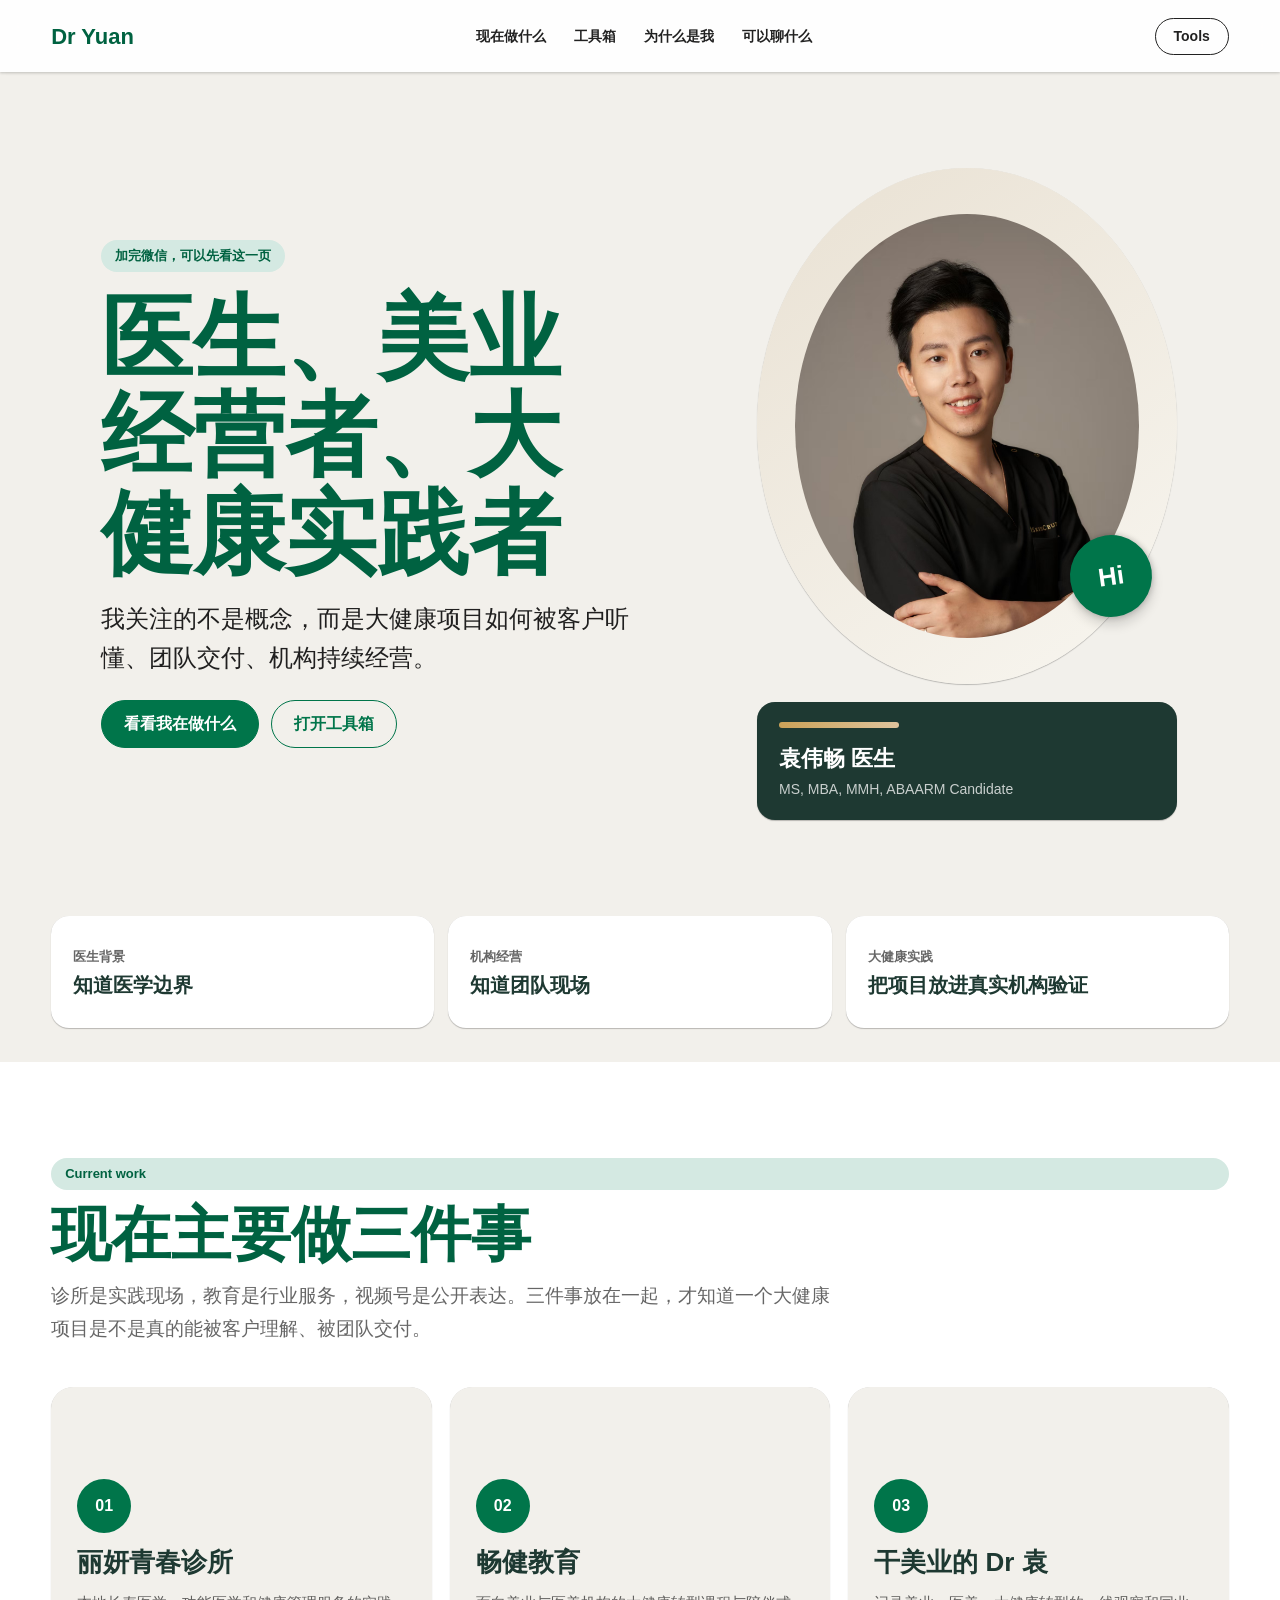
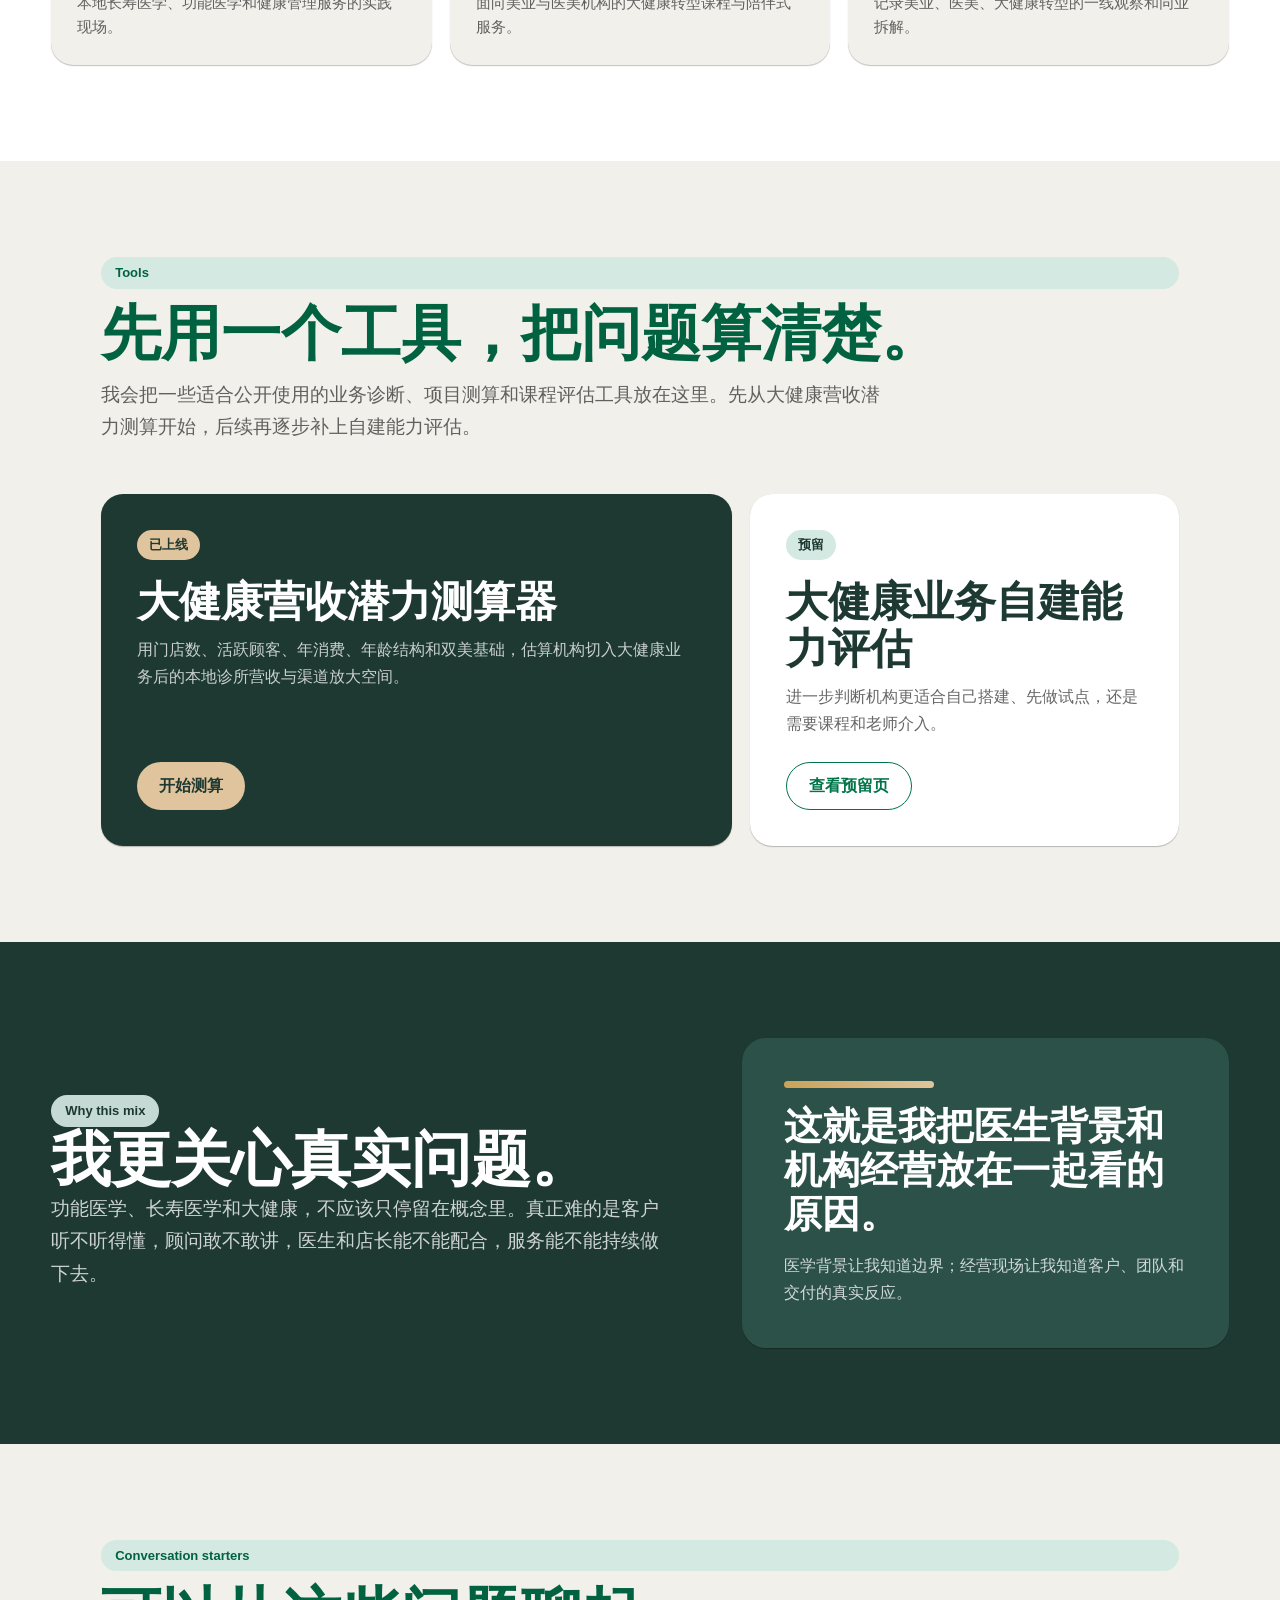
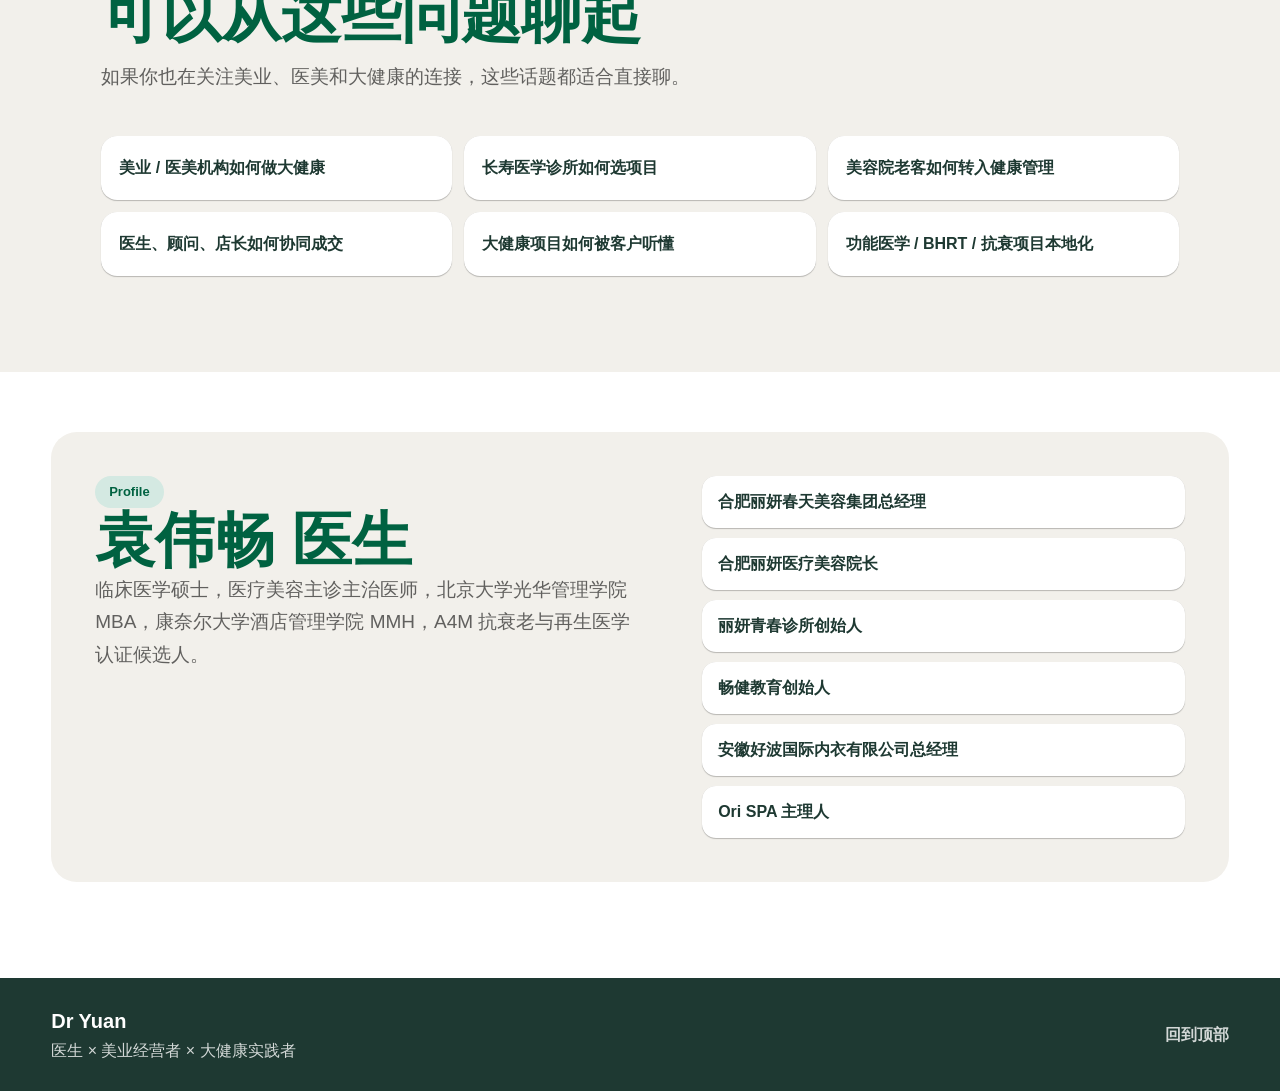
==== index.html @ f2b51b4c "Initial Dr Yuan site" ====
<!doctype html>
<html lang="zh-CN">
<head>
  <meta charset="utf-8" />
  <meta name="viewport" content="width=device-width, initial-scale=1" />
  <title>袁伟畅医生｜医生 × 美业经营者 × 大健康实践者</title>
  <meta name="description" content="袁伟畅医生，临床医学硕士，医疗美容主诊主治医师，美业经营者，大健康实践者。" />
  <meta property="og:title" content="袁伟畅医生｜医生 × 美业经营者 × 大健康实践者" />
  <meta property="og:description" content="关注大健康项目如何被客户听懂、团队交付、机构持续经营。" />
  <meta property="og:type" content="website" />
  <meta property="og:url" content="https://dr-yuan.org/" />
  <link rel="canonical" href="https://dr-yuan.org/" />
  <link rel="stylesheet" href="style.css" />
</head>
<body>
  <header class="site-nav" aria-label="页面导航">
    <a class="brand" href="#top" aria-label="返回顶部">Dr Yuan</a>
    <nav class="nav-links" aria-label="主要章节">
      <a href="#work">现在做什么</a>
      <a href="#tools">工具箱</a>
      <a href="#why">为什么是我</a>
      <a href="#talk">可以聊什么</a>
    </nav>
    <a class="nav-pill" href="#tools">Tools</a>
  </header>

  <main id="top">
    <section class="hero section-band">
      <div class="hero-copy">
        <span class="soft-label">加完微信，可以先看这一页</span>
        <h1>医生、美业经营者、大健康实践者</h1>
        <p class="hero-lead">我关注的不是概念，而是大健康项目如何被客户听懂、团队交付、机构持续经营。</p>
        <div class="hero-actions" aria-label="快速跳转">
          <a class="btn btn-primary" href="#work">看看我在做什么</a>
          <a class="btn btn-outline" href="#tools">打开工具箱</a>
        </div>
      </div>

      <div class="hero-visual" aria-label="袁伟畅医生简介">
        <div class="portrait-card">
          <img class="portrait" src="assets/profile-portrait.jpg" alt="袁伟畅医生形象照" />
          <span class="hi-bubble">Hi</span>
        </div>
        <div class="credential-card">
          <strong>袁伟畅 医生</strong>
          <span>MS, MBA, MMH, ABAARM Candidate</span>
        </div>
      </div>
    </section>

    <section class="identity-strip" aria-label="身份摘要">
      <div class="identity-item">
        <span>医生背景</span>
        <strong>知道医学边界</strong>
      </div>
      <div class="identity-item">
        <span>机构经营</span>
        <strong>知道团队现场</strong>
      </div>
      <div class="identity-item">
        <span>大健康实践</span>
        <strong>把项目放进真实机构验证</strong>
      </div>
    </section>

    <section id="work" class="section-band section-white">
      <div class="section-head">
        <span class="soft-label">Current work</span>
        <h2>现在主要做三件事</h2>
        <p>诊所是实践现场，教育是行业服务，视频号是公开表达。三件事放在一起，才知道一个大健康项目是不是真的能被客户理解、被团队交付。</p>
      </div>

      <div class="project-grid">
        <article class="project-card">
          <div class="project-mark">01</div>
          <h3>丽妍青春诊所</h3>
          <p>本地长寿医学、功能医学和健康管理服务的实践现场。</p>
        </article>
        <article class="project-card">
          <div class="project-mark">02</div>
          <h3>畅健教育</h3>
          <p>面向美业与医美机构的大健康转型课程与陪伴式服务。</p>
        </article>
        <article class="project-card">
          <div class="project-mark">03</div>
          <h3>干美业的 Dr 袁</h3>
          <p>记录美业、医美、大健康转型的一线观察和同业拆解。</p>
        </article>
      </div>
    </section>

    <section id="tools" class="section-band tools-section">
      <div class="section-head">
        <span class="soft-label">Tools</span>
        <h2>先用一个工具，把问题算清楚。</h2>
        <p>我会把一些适合公开使用的业务诊断、项目测算和课程评估工具放在这里。先从大健康营收潜力测算开始，后续再逐步补上自建能力评估。</p>
      </div>

      <div class="tool-grid">
        <article class="tool-card tool-card-primary">
          <div>
            <span class="tool-label">已上线</span>
            <h3>大健康营收潜力测算器</h3>
            <p>用门店数、活跃顾客、年消费、年龄结构和双美基础，估算机构切入大健康业务后的本地诊所营收与渠道放大空间。</p>
          </div>
          <a class="tool-link" href="tools/health-revenue/">开始测算</a>
        </article>

        <article class="tool-card">
          <div>
            <span class="tool-label">预留</span>
            <h3>大健康业务自建能力评估</h3>
            <p>进一步判断机构更适合自己搭建、先做试点，还是需要课程和老师介入。</p>
          </div>
          <a class="tool-link muted" href="tools/health-revenue/assessment.html">查看预留页</a>
        </article>
      </div>
    </section>

    <section id="why" class="section-band why-band">
      <div class="why-copy">
        <span class="soft-label light">Why this mix</span>
        <h2>我更关心真实问题。</h2>
        <p>功能医学、长寿医学和大健康，不应该只停留在概念里。真正难的是客户听不听得懂，顾问敢不敢讲，医生和店长能不能配合，服务能不能持续做下去。</p>
      </div>

      <div class="why-card">
        <span class="gold-line"></span>
        <h3>这就是我把医生背景和机构经营放在一起看的原因。</h3>
        <p>医学背景让我知道边界；经营现场让我知道客户、团队和交付的真实反应。</p>
      </div>
    </section>

    <section id="talk" class="section-band">
      <div class="section-head">
        <span class="soft-label">Conversation starters</span>
        <h2>可以从这些问题聊起</h2>
        <p>如果你也在关注美业、医美和大健康的连接，这些话题都适合直接聊。</p>
      </div>

      <div class="talk-grid" aria-label="交流话题">
        <span>美业 / 医美机构如何做大健康</span>
        <span>长寿医学诊所如何选项目</span>
        <span>美容院老客如何转入健康管理</span>
        <span>医生、顾问、店长如何协同成交</span>
        <span>大健康项目如何被客户听懂</span>
        <span>功能医学 / BHRT / 抗衰项目本地化</span>
      </div>
    </section>

    <section class="section-band section-white profile-section">
      <div class="profile-card">
        <div>
          <span class="soft-label">Profile</span>
          <h2>袁伟畅 医生</h2>
          <p>临床医学硕士，医疗美容主诊主治医师，北京大学光华管理学院 MBA，康奈尔大学酒店管理学院 MMH，A4M 抗衰老与再生医学认证候选人。</p>
        </div>
        <div class="profile-list" aria-label="公开身份">
          <span>合肥丽妍春天美容集团总经理</span>
          <span>合肥丽妍医疗美容院长</span>
          <span>丽妍青春诊所创始人</span>
          <span>畅健教育创始人</span>
          <span>安徽好波国际内衣有限公司总经理</span>
          <span>Ori SPA 主理人</span>
        </div>
      </div>
    </section>
  </main>

  <footer class="site-footer">
    <div>
      <strong>Dr Yuan</strong>
      <span>医生 × 美业经营者 × 大健康实践者</span>
    </div>
    <a href="#top">回到顶部</a>
  </footer>
</body>
</html>
---- style.css ----
:root {
  --green-starbucks: #006241;
  --green-accent: #00754a;
  --green-house: #1e3932;
  --green-uplift: #2b5148;
  --green-light: #d4e9e2;
  --gold: #cba258;
  --gold-light: #dfc49d;
  --neutral-warm: #f2f0eb;
  --ceramic: #edebe9;
  --white: #fff;
  --black: #000;
  --text-black: rgba(0, 0, 0, 0.87);
  --text-soft: rgba(0, 0, 0, 0.6);
  --shadow-card: 0 0 0.5px rgba(0, 0, 0, 0.14), 0 1px 1px rgba(0, 0, 0, 0.24);
  --shadow-float: 0 0 6px rgba(0, 0, 0, 0.24), 0 8px 12px rgba(0, 0, 0, 0.14);
  --shadow-nav: 0 1px 3px rgba(0, 0, 0, 0.1), 0 2px 2px rgba(0, 0, 0, 0.06), 0 0 2px rgba(0, 0, 0, 0.07);
  --page-max: 1180px;
  --side: clamp(18px, 4vw, 56px);
  --cn-sans: "PingFang SC", "Hiragino Sans GB", "Heiti SC", "Microsoft YaHei", sans-serif;
}

* {
  box-sizing: border-box;
}

html {
  scroll-behavior: smooth;
}

body {
  margin: 0;
  background: var(--neutral-warm);
  color: var(--text-black);
  font-family: -apple-system, BlinkMacSystemFont, "Segoe UI", var(--cn-sans);
  line-height: 1.5;
  letter-spacing: 0;
  -webkit-font-smoothing: antialiased;
  text-rendering: optimizeLegibility;
}

img {
  display: block;
  max-width: 100%;
}

a {
  color: inherit;
  text-decoration: none;
}

.site-nav {
  position: sticky;
  top: 0;
  z-index: 20;
  display: grid;
  grid-template-columns: auto 1fr auto;
  align-items: center;
  gap: 24px;
  min-height: 72px;
  padding: 14px var(--side);
  background: rgba(255, 255, 255, 0.92);
  box-shadow: var(--shadow-nav);
  backdrop-filter: blur(14px);
}

.brand {
  color: var(--green-starbucks);
  font-size: 22px;
  font-weight: 800;
}

.nav-links {
  display: flex;
  justify-content: center;
  gap: 28px;
  color: var(--text-black);
  font-size: 14px;
  font-weight: 700;
}

.nav-pill {
  min-height: 36px;
  display: inline-flex;
  align-items: center;
  justify-content: center;
  padding: 7px 18px;
  border: 1px solid var(--text-black);
  border-radius: 999px;
  font-size: 14px;
  font-weight: 800;
  white-space: nowrap;
}

.section-band {
  width: min(100%, var(--page-max));
  margin: 0 auto;
  padding: clamp(56px, 8vw, 96px) var(--side);
}

.hero {
  display: grid;
  grid-template-columns: minmax(0, 1fr) minmax(320px, 470px);
  gap: clamp(30px, 6vw, 82px);
  align-items: center;
  min-height: calc(100svh - 72px);
}

.hero-copy {
  display: grid;
  justify-items: start;
  gap: 18px;
}

.soft-label {
  display: inline-flex;
  align-items: center;
  min-height: 30px;
  padding: 6px 14px;
  border-radius: 999px;
  color: var(--green-starbucks);
  background: var(--green-light);
  font-size: 13px;
  font-weight: 800;
}

.soft-label.light {
  color: var(--green-house);
  background: rgba(212, 233, 226, 0.92);
}

h1,
h2,
h3,
p {
  margin: 0;
}

h1 {
  max-width: 720px;
  color: var(--green-starbucks);
  font-size: clamp(46px, 7.2vw, 92px);
  font-weight: 800;
  line-height: 1.06;
}

.hero-lead {
  max-width: 600px;
  color: var(--text-black);
  font-size: clamp(18px, 2vw, 24px);
  line-height: 1.62;
}

.hero-actions {
  display: flex;
  flex-wrap: wrap;
  gap: 12px;
  margin-top: 4px;
}

.btn {
  min-height: 48px;
  display: inline-flex;
  align-items: center;
  justify-content: center;
  padding: 10px 22px;
  border-radius: 999px;
  font-size: 16px;
  font-weight: 800;
}

.btn-primary {
  color: var(--white);
  background: var(--green-accent);
  border: 1px solid var(--green-accent);
}

.btn-outline {
  color: var(--green-accent);
  background: transparent;
  border: 1px solid var(--green-accent);
}

.hero-visual {
  position: relative;
  display: grid;
  justify-items: center;
  gap: 18px;
}

.portrait-card {
  position: relative;
  width: min(100%, 420px);
  aspect-ratio: 1;
  display: grid;
  place-items: center;
  border-radius: 50%;
  background: linear-gradient(145deg, #e9e1d3, #f8f6f0);
  box-shadow: var(--shadow-card);
}

.portrait {
  width: 82%;
  height: 82%;
  object-fit: cover;
  object-position: 50% 8%;
  border-radius: 50%;
}

.hi-bubble {
  position: absolute;
  right: 6%;
  bottom: 13%;
  width: clamp(64px, 8vw, 82px);
  height: clamp(64px, 8vw, 82px);
  display: grid;
  place-items: center;
  border-radius: 50%;
  color: var(--white);
  background: var(--green-accent);
  box-shadow: var(--shadow-float);
  font-family: -apple-system, BlinkMacSystemFont, "Segoe UI", var(--cn-sans);
  font-size: clamp(20px, 2vw, 26px);
  font-weight: 700;
  transform: rotate(-8deg);
}

.credential-card {
  width: min(100%, 420px);
  display: grid;
  gap: 4px;
  padding: 20px 22px;
  border-radius: 18px;
  color: var(--white);
  background: var(--green-house);
  box-shadow: var(--shadow-card);
}

.credential-card::before {
  content: "";
  width: 120px;
  height: 6px;
  display: block;
  margin-bottom: 10px;
  border-radius: 999px;
  background: linear-gradient(90deg, var(--gold), var(--gold-light));
}

.credential-card strong {
  font-size: 22px;
}

.credential-card span {
  color: rgba(255, 255, 255, 0.76);
  font-size: 14px;
}

.identity-strip {
  width: min(calc(100% - 2 * var(--side)), var(--page-max));
  margin: 0 auto clamp(22px, 3vw, 34px);
  display: grid;
  grid-template-columns: repeat(3, 1fr);
  gap: 14px;
}

.identity-item {
  min-height: 112px;
  display: grid;
  align-content: center;
  gap: 7px;
  padding: 22px;
  border-radius: 18px;
  background: var(--white);
  box-shadow: var(--shadow-card);
}

.identity-item span {
  color: var(--text-soft);
  font-size: 13px;
  font-weight: 700;
}

.identity-item strong {
  color: var(--green-house);
  font-size: 20px;
  line-height: 1.25;
}

.section-white {
  width: 100%;
  max-width: none;
  background: var(--white);
}

.section-white > * {
  width: min(100%, var(--page-max));
  margin-left: auto;
  margin-right: auto;
}

.section-head {
  display: grid;
  gap: 12px;
  margin-bottom: clamp(26px, 4vw, 42px);
}

.section-head h2,
.why-copy h2,
.profile-card h2 {
  color: var(--green-starbucks);
  font-size: clamp(34px, 5vw, 60px);
  font-weight: 800;
  line-height: 1.1;
}

.section-head p,
.why-copy p,
.profile-card p {
  max-width: 780px;
  color: var(--text-soft);
  font-size: clamp(16px, 1.6vw, 19px);
  line-height: 1.72;
}

.project-grid {
  display: grid;
  grid-template-columns: repeat(3, 1fr);
  gap: 18px;
}

.project-card {
  min-height: 278px;
  display: grid;
  align-content: end;
  gap: 14px;
  padding: 26px;
  border-radius: 22px;
  background: var(--neutral-warm);
  box-shadow: var(--shadow-card);
}

.project-mark {
  width: 54px;
  height: 54px;
  display: grid;
  place-items: center;
  border-radius: 50%;
  color: var(--white);
  background: var(--green-accent);
  font-weight: 800;
}

.project-card h3 {
  color: var(--green-house);
  font-size: 26px;
  line-height: 1.16;
}

.project-card p {
  color: var(--text-soft);
  font-size: 15px;
  line-height: 1.6;
}

.tools-section {
  display: grid;
  gap: 8px;
}

.tool-grid {
  display: grid;
  grid-template-columns: minmax(0, 1.25fr) minmax(0, 0.85fr);
  gap: 18px;
}

.tool-card {
  min-height: 300px;
  display: grid;
  align-content: space-between;
  gap: 24px;
  padding: clamp(24px, 4vw, 36px);
  border-radius: 22px;
  background: var(--white);
  box-shadow: var(--shadow-card);
}

.tool-card-primary {
  color: var(--white);
  background: var(--green-house);
}

.tool-label {
  display: inline-flex;
  min-height: 30px;
  align-items: center;
  padding: 5px 12px;
  border-radius: 999px;
  color: var(--green-house);
  background: var(--green-light);
  font-size: 13px;
  font-weight: 800;
}

.tool-card-primary .tool-label {
  color: var(--green-house);
  background: var(--gold-light);
}

.tool-card h3 {
  margin-top: 18px;
  color: var(--green-house);
  font-size: clamp(26px, 3.4vw, 42px);
  line-height: 1.12;
}

.tool-card-primary h3 {
  color: var(--white);
}

.tool-card p {
  margin-top: 12px;
  color: var(--text-soft);
  font-size: 16px;
  line-height: 1.68;
}

.tool-card-primary p {
  color: rgba(255, 255, 255, 0.76);
}

.tool-link {
  min-height: 48px;
  width: fit-content;
  display: inline-flex;
  align-items: center;
  justify-content: center;
  padding: 10px 22px;
  border-radius: 999px;
  color: var(--green-house);
  background: var(--gold-light);
  font-size: 16px;
  font-weight: 900;
}

.tool-link.muted {
  color: var(--green-accent);
  background: transparent;
  border: 1px solid var(--green-accent);
}

.why-band {
  width: 100%;
  max-width: none;
  display: grid;
  grid-template-columns: minmax(0, 0.9fr) minmax(320px, 0.7fr);
  gap: clamp(28px, 5vw, 70px);
  align-items: center;
  color: var(--white);
  background: var(--green-house);
}

.why-band > * {
  max-width: var(--page-max);
}

.why-copy h2 {
  color: var(--white);
}

.why-copy p {
  color: rgba(255, 255, 255, 0.78);
}

.why-card {
  min-height: 310px;
  display: grid;
  align-content: end;
  gap: 16px;
  padding: clamp(26px, 4vw, 42px);
  border-radius: 24px;
  background: var(--green-uplift);
  box-shadow: var(--shadow-card);
}

.gold-line {
  width: 150px;
  height: 7px;
  border-radius: 999px;
  background: linear-gradient(90deg, var(--gold), var(--gold-light));
}

.why-card h3 {
  max-width: 520px;
  color: var(--white);
  font-size: clamp(26px, 3vw, 42px);
  line-height: 1.14;
}

.why-card p {
  color: rgba(255, 255, 255, 0.78);
  font-size: 16px;
  line-height: 1.7;
}

.talk-grid {
  display: grid;
  grid-template-columns: repeat(3, 1fr);
  gap: 12px;
}

.talk-grid span {
  min-height: 64px;
  display: flex;
  align-items: center;
  padding: 16px 18px;
  border-radius: 16px;
  color: var(--green-house);
  background: var(--white);
  box-shadow: var(--shadow-card);
  font-weight: 800;
  line-height: 1.36;
}

.profile-section {
  padding-top: clamp(30px, 5vw, 60px);
}

.profile-card {
  display: grid;
  grid-template-columns: minmax(0, 0.9fr) minmax(300px, 0.8fr);
  gap: clamp(28px, 5vw, 64px);
  align-items: start;
  padding: clamp(26px, 4vw, 44px);
  border-radius: 26px;
  background: var(--neutral-warm);
}

.profile-list {
  display: grid;
  gap: 10px;
}

.profile-list span {
  display: block;
  padding: 14px 16px;
  border-radius: 14px;
  color: var(--green-house);
  background: var(--white);
  box-shadow: var(--shadow-card);
  font-weight: 800;
}

.site-footer {
  display: flex;
  justify-content: space-between;
  gap: 20px;
  align-items: center;
  padding: 28px var(--side);
  color: rgba(255, 255, 255, 0.8);
  background: var(--green-house);
}

.site-footer div {
  display: grid;
  gap: 3px;
}

.site-footer strong {
  color: var(--white);
  font-size: 20px;
}

.site-footer a {
  font-weight: 800;
}

@media (max-width: 900px) {
  .site-nav {
    grid-template-columns: 1fr auto;
  }

  .nav-links {
    display: none;
  }

  .hero {
    grid-template-columns: 1fr;
    min-height: 0;
    text-align: center;
  }

  .hero-copy {
    justify-items: center;
  }

  .hero-lead {
    max-width: 520px;
  }

  .identity-strip,
  .project-grid,
  .tool-grid,
  .talk-grid,
  .profile-card,
  .why-band {
    grid-template-columns: 1fr;
  }

  .identity-strip {
    width: min(calc(100% - 2 * var(--side)), 560px);
  }

  .section-white > * {
    width: min(100%, 620px);
  }

  .project-card {
    min-height: 210px;
  }

  .why-band {
    padding-left: var(--side);
    padding-right: var(--side);
  }
}

@media (max-width: 560px) {
  .site-nav {
    min-height: 64px;
    padding-top: 12px;
    padding-bottom: 12px;
  }

  .brand {
    font-size: 20px;
  }

  .nav-pill {
    min-height: 34px;
    padding: 6px 14px;
    font-size: 13px;
  }

  .section-band {
    padding-top: 48px;
    padding-bottom: 48px;
  }

  .hero {
    padding-top: 44px;
  }

  h1 {
    font-size: clamp(38px, 12vw, 56px);
  }

  .hero-actions {
    width: 100%;
    justify-content: center;
  }

  .btn {
    min-height: 44px;
    padding: 9px 18px;
    font-size: 14px;
  }

  .portrait-card {
    width: min(100%, 300px);
  }

  .credential-card {
    width: min(100%, 330px);
  }

  .identity-item,
  .project-card,
  .why-card,
  .profile-card {
    border-radius: 20px;
  }

  .talk-grid span {
    min-height: 56px;
  }

  .site-footer {
    align-items: flex-start;
    flex-direction: column;
  }
}
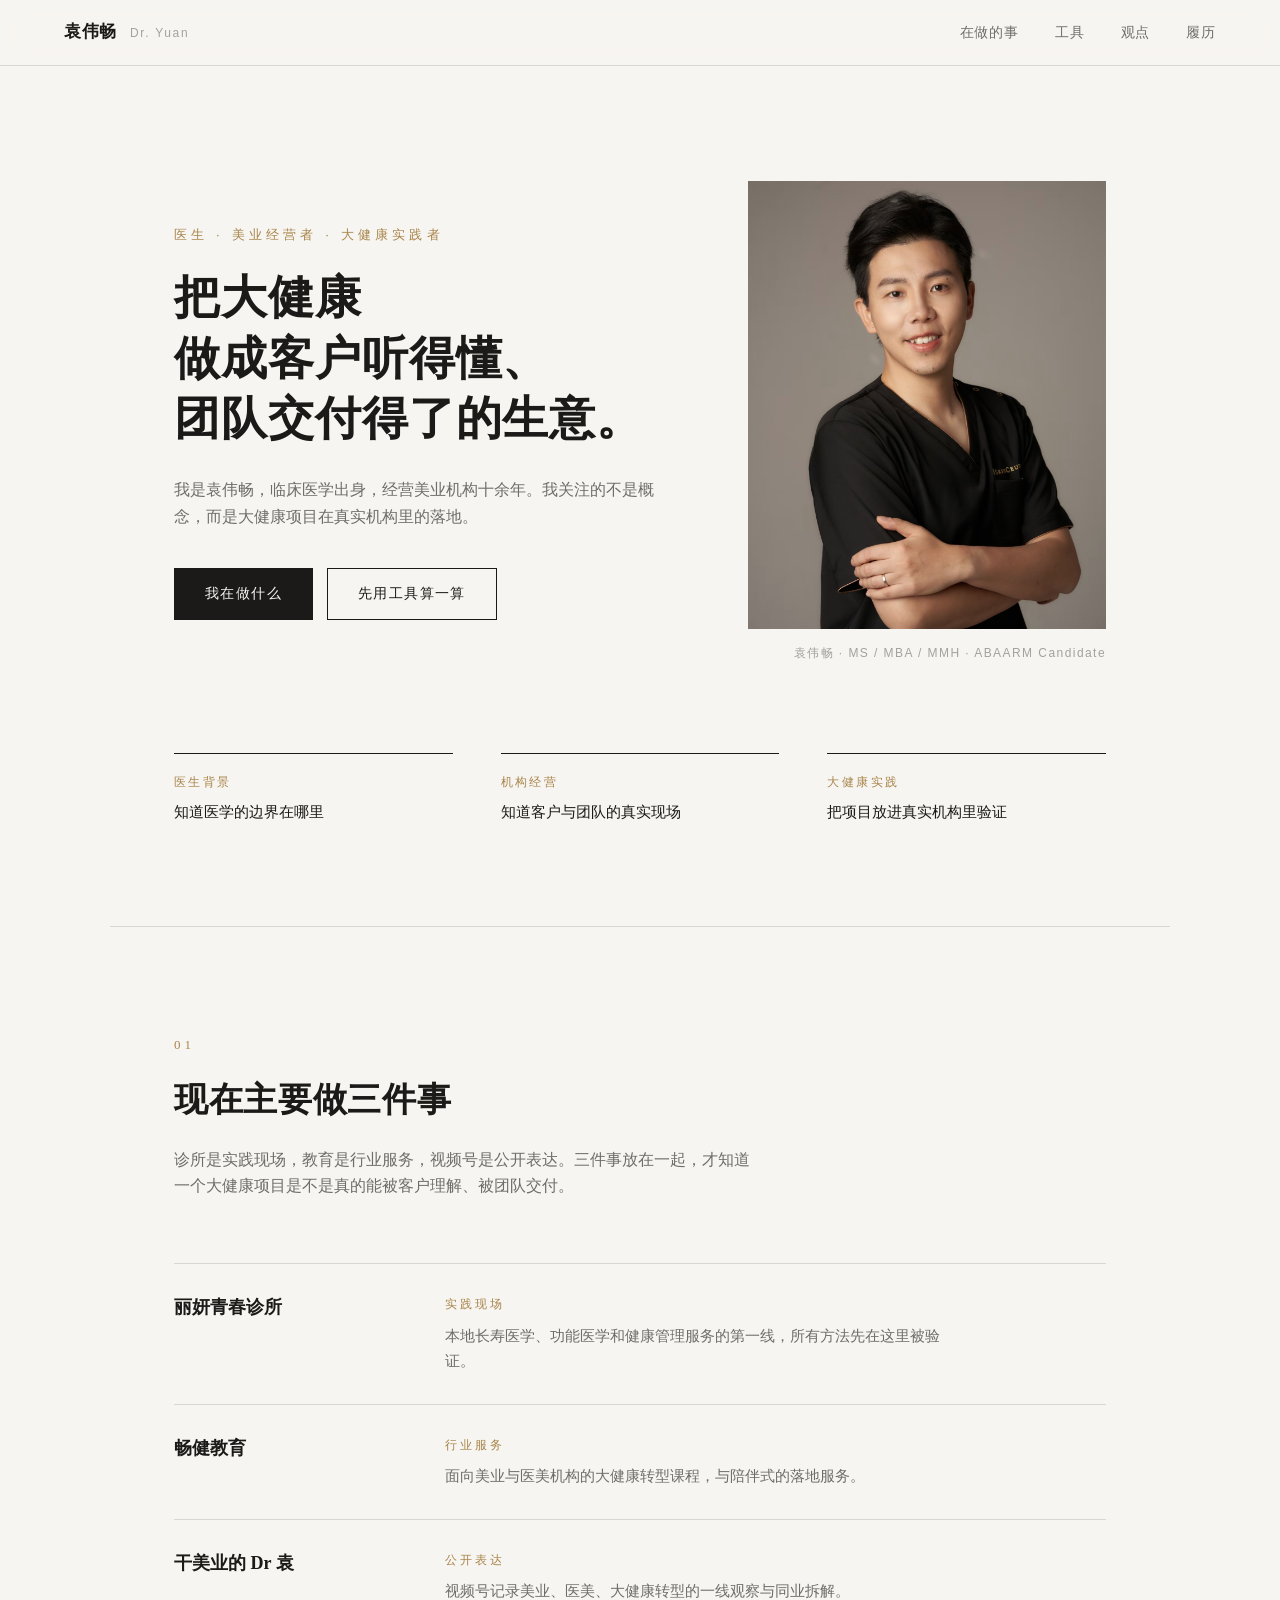
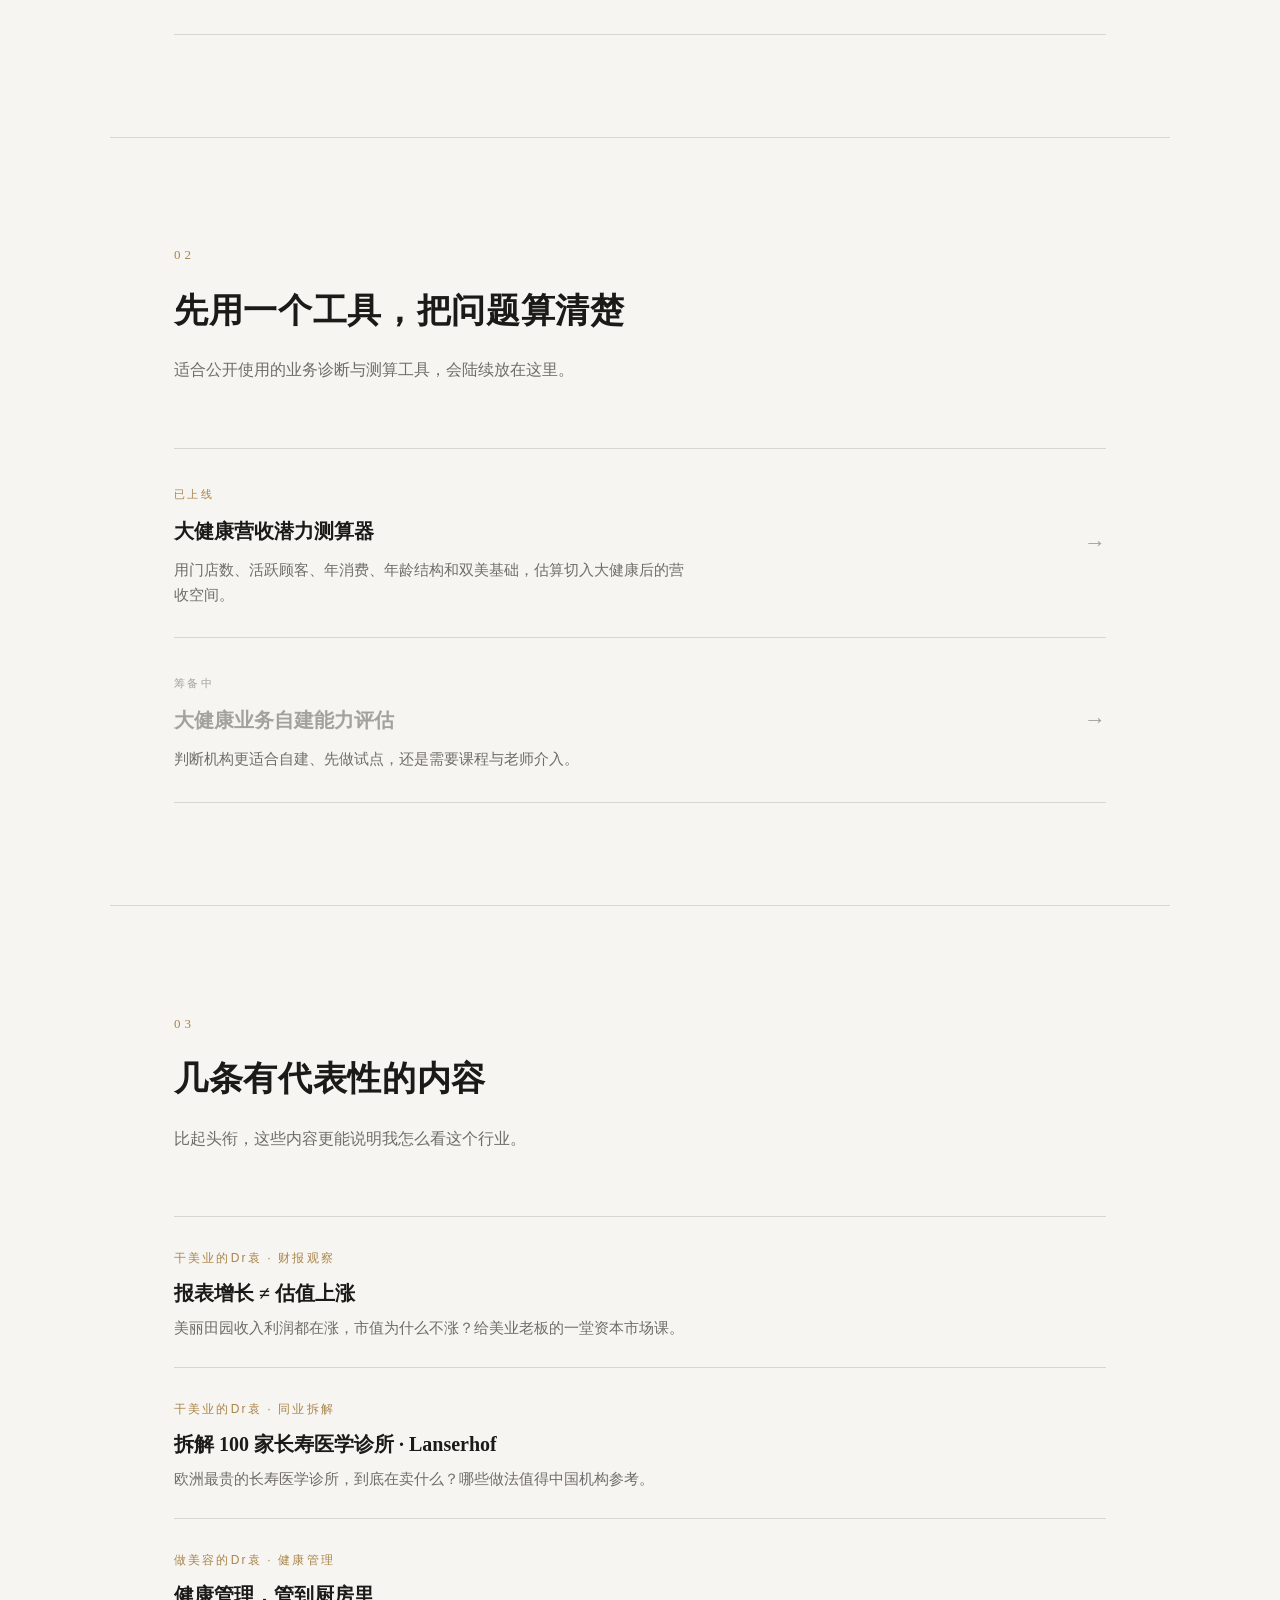
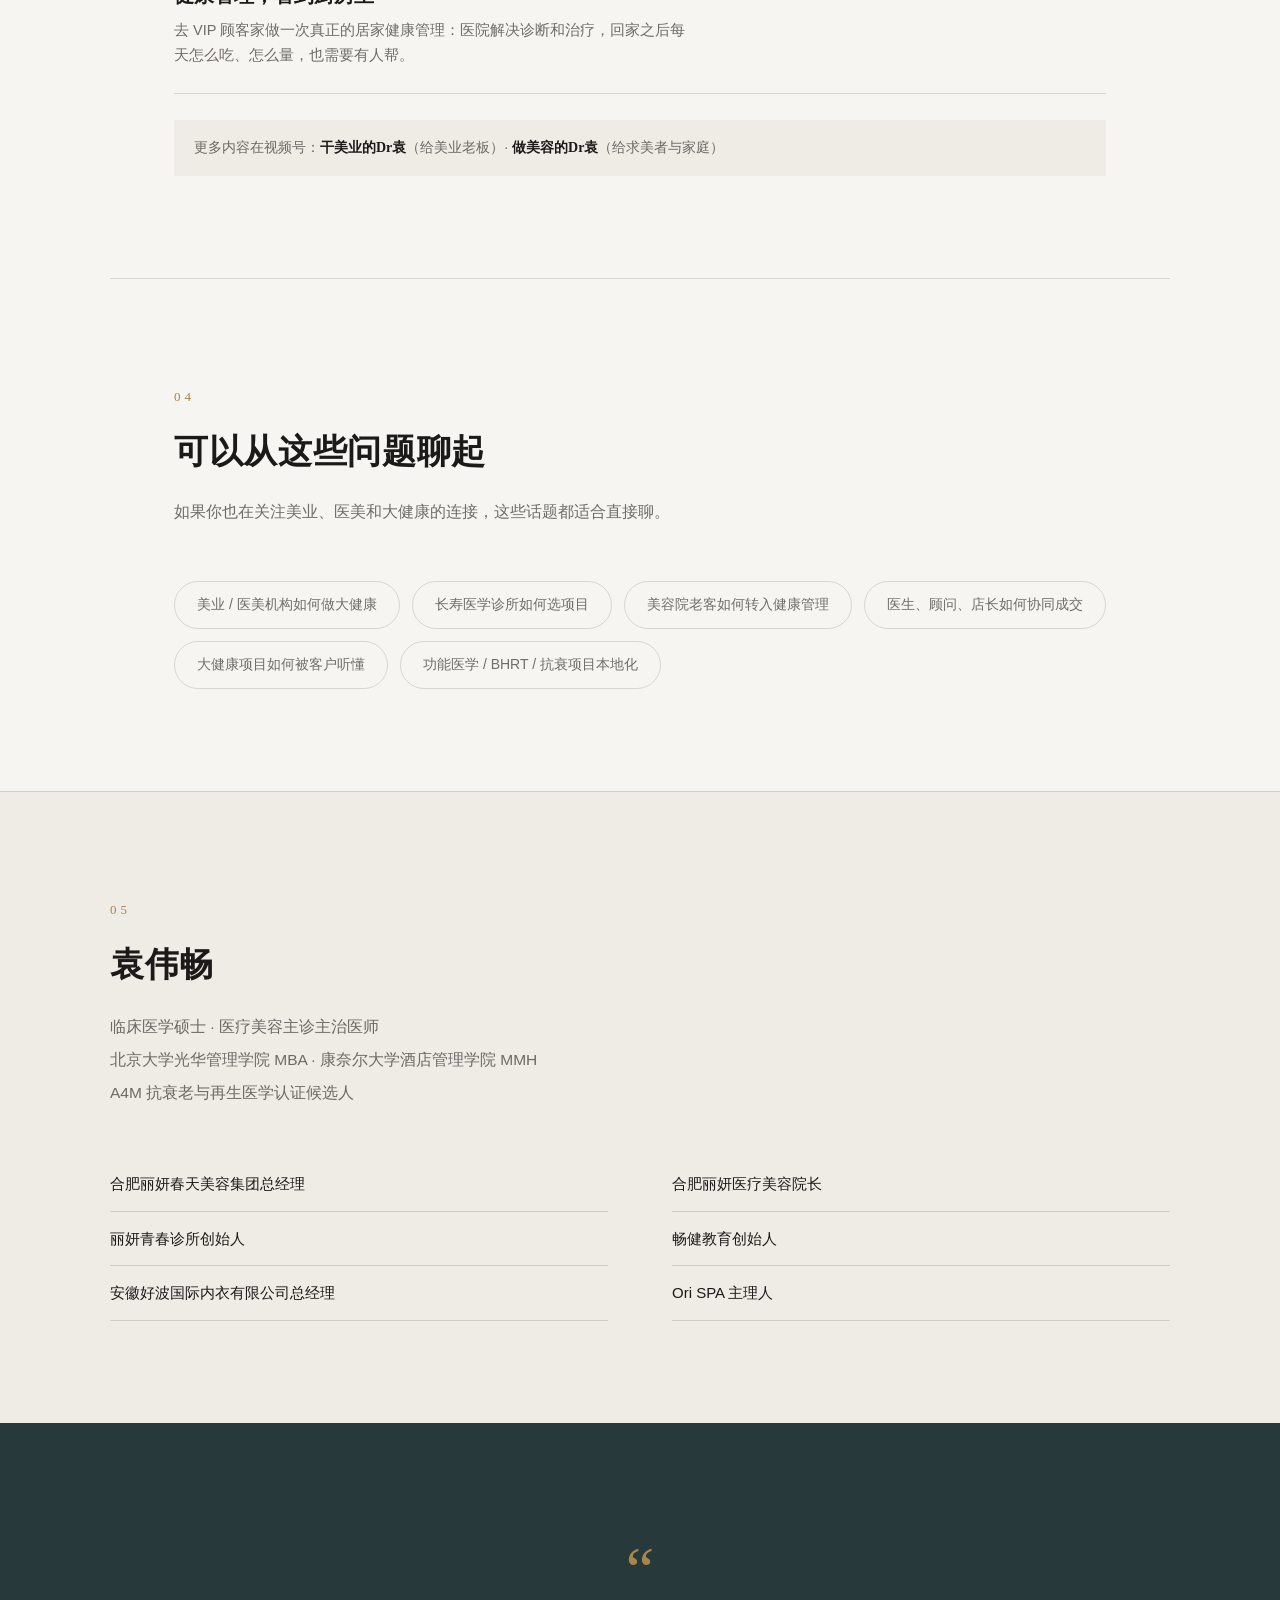
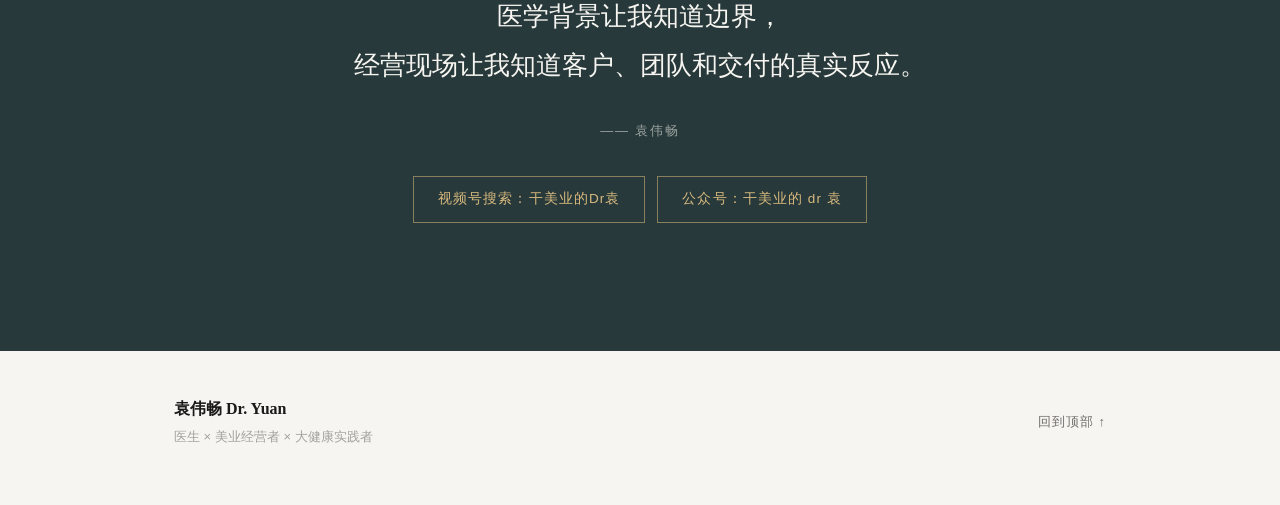
==== commit 1579342d: "首页 V2：编辑风重构，新增代表内容与墨松绿结语段 - 基线采用 6/10 本地重构版（在做的事/工具/观点/履历） - 自 prototype-b 嫁接「几条有代表性的内容」板块与结尾引言段 - 结" ====
--- a/index.html
+++ b/index.html
@@ -10,169 +10,202 @@
   <meta property="og:type" content="website" />
   <meta property="og:url" content="https://dr-yuan.org/" />
   <link rel="canonical" href="https://dr-yuan.org/" />
+  <script>document.documentElement.classList.add('js');</script>
   <link rel="stylesheet" href="style.css" />
 </head>
 <body>
-  <header class="site-nav" aria-label="页面导航">
-    <a class="brand" href="#top" aria-label="返回顶部">Dr Yuan</a>
+
+  <header class="nav" aria-label="页面导航">
+    <a class="nav-name" href="#top">袁伟畅 <span>Dr. Yuan</span></a>
     <nav class="nav-links" aria-label="主要章节">
-      <a href="#work">现在做什么</a>
-      <a href="#tools">工具箱</a>
-      <a href="#why">为什么是我</a>
-      <a href="#talk">可以聊什么</a>
+      <a href="#work">在做的事</a>
+      <a href="#tools">工具</a>
+      <a href="#view">观点</a>
+      <a href="#profile">履历</a>
     </nav>
-    <a class="nav-pill" href="#tools">Tools</a>
   </header>
 
   <main id="top">
-    <section class="hero section-band">
-      <div class="hero-copy">
-        <span class="soft-label">加完微信，可以先看这一页</span>
-        <h1>医生、美业经营者、大健康实践者</h1>
-        <p class="hero-lead">我关注的不是概念，而是大健康项目如何被客户听懂、团队交付、机构持续经营。</p>
-        <div class="hero-actions" aria-label="快速跳转">
-          <a class="btn btn-primary" href="#work">看看我在做什么</a>
-          <a class="btn btn-outline" href="#tools">打开工具箱</a>
+
+    <!-- Hero -->
+    <section class="hero">
+      <div class="hero-text reveal">
+        <p class="kicker">医生 · 美业经营者 · 大健康实践者</p>
+        <h1>把大健康<br />做成客户听得懂、<br />团队交付得了的生意。</h1>
+        <p class="hero-sub">我是袁伟畅，临床医学出身，经营美业机构十余年。我关注的不是概念，而是大健康项目在真实机构里的落地。</p>
+        <div class="hero-cta">
+          <a class="btn-solid" href="#work">我在做什么</a>
+          <a class="btn-ghost" href="#tools">先用工具算一算</a>
         </div>
       </div>
-
-      <div class="hero-visual" aria-label="袁伟畅医生简介">
-        <div class="portrait-card">
-          <img class="portrait" src="assets/profile-portrait.jpg" alt="袁伟畅医生形象照" />
-          <span class="hi-bubble">Hi</span>
-        </div>
-        <div class="credential-card">
-          <strong>袁伟畅 医生</strong>
-          <span>MS, MBA, MMH, ABAARM Candidate</span>
-        </div>
-      </div>
-    </section>
-
-    <section class="identity-strip" aria-label="身份摘要">
-      <div class="identity-item">
-        <span>医生背景</span>
-        <strong>知道医学边界</strong>
-      </div>
-      <div class="identity-item">
-        <span>机构经营</span>
-        <strong>知道团队现场</strong>
-      </div>
-      <div class="identity-item">
-        <span>大健康实践</span>
-        <strong>把项目放进真实机构验证</strong>
-      </div>
-    </section>
-
-    <section id="work" class="section-band section-white">
-      <div class="section-head">
-        <span class="soft-label">Current work</span>
+      <figure class="hero-photo reveal">
+        <img src="assets/profile-portrait.jpg" alt="袁伟畅医生形象照" />
+        <figcaption>袁伟畅 · MS / MBA / MMH · ABAARM Candidate</figcaption>
+      </figure>
+    </section>
+
+    <!-- 三重身份 -->
+    <section class="triad reveal" aria-label="身份摘要">
+      <div class="triad-item">
+        <span class="triad-num">医生背景</span>
+        <p>知道医学的边界在哪里</p>
+      </div>
+      <div class="triad-item">
+        <span class="triad-num">机构经营</span>
+        <p>知道客户与团队的真实现场</p>
+      </div>
+      <div class="triad-item">
+        <span class="triad-num">大健康实践</span>
+        <p>把项目放进真实机构里验证</p>
+      </div>
+    </section>
+
+    <!-- 在做的事 -->
+    <section id="work" class="section">
+      <div class="section-head reveal">
+        <span class="sec-no">01</span>
         <h2>现在主要做三件事</h2>
         <p>诊所是实践现场，教育是行业服务，视频号是公开表达。三件事放在一起，才知道一个大健康项目是不是真的能被客户理解、被团队交付。</p>
       </div>
-
-      <div class="project-grid">
-        <article class="project-card">
-          <div class="project-mark">01</div>
-          <h3>丽妍青春诊所</h3>
-          <p>本地长寿医学、功能医学和健康管理服务的实践现场。</p>
-        </article>
-        <article class="project-card">
-          <div class="project-mark">02</div>
-          <h3>畅健教育</h3>
-          <p>面向美业与医美机构的大健康转型课程与陪伴式服务。</p>
-        </article>
-        <article class="project-card">
-          <div class="project-mark">03</div>
-          <h3>干美业的 Dr 袁</h3>
-          <p>记录美业、医美、大健康转型的一线观察和同业拆解。</p>
-        </article>
-      </div>
-    </section>
-
-    <section id="tools" class="section-band tools-section">
-      <div class="section-head">
-        <span class="soft-label">Tools</span>
-        <h2>先用一个工具，把问题算清楚。</h2>
-        <p>我会把一些适合公开使用的业务诊断、项目测算和课程评估工具放在这里。先从大健康营收潜力测算开始，后续再逐步补上自建能力评估。</p>
-      </div>
-
-      <div class="tool-grid">
-        <article class="tool-card tool-card-primary">
-          <div>
-            <span class="tool-label">已上线</span>
+      <div class="work-list">
+        <article class="work-row reveal">
+          <span class="work-idx">丽妍青春诊所</span>
+          <div>
+            <h3>实践现场</h3>
+            <p>本地长寿医学、功能医学和健康管理服务的第一线，所有方法先在这里被验证。</p>
+          </div>
+        </article>
+        <article class="work-row reveal">
+          <span class="work-idx">畅健教育</span>
+          <div>
+            <h3>行业服务</h3>
+            <p>面向美业与医美机构的大健康转型课程，与陪伴式的落地服务。</p>
+          </div>
+        </article>
+        <article class="work-row reveal">
+          <span class="work-idx">干美业的 Dr 袁</span>
+          <div>
+            <h3>公开表达</h3>
+            <p>视频号记录美业、医美、大健康转型的一线观察与同业拆解。</p>
+          </div>
+        </article>
+      </div>
+    </section>
+
+    <!-- 工具 -->
+    <section id="tools" class="section">
+      <div class="section-head reveal">
+        <span class="sec-no">02</span>
+        <h2>先用一个工具，把问题算清楚</h2>
+        <p>适合公开使用的业务诊断与测算工具，会陆续放在这里。</p>
+      </div>
+      <div class="tool-list">
+        <a class="tool-row reveal" href="tools/health-revenue/">
+          <div>
+            <span class="tool-tag">已上线</span>
             <h3>大健康营收潜力测算器</h3>
-            <p>用门店数、活跃顾客、年消费、年龄结构和双美基础，估算机构切入大健康业务后的本地诊所营收与渠道放大空间。</p>
-          </div>
-          <a class="tool-link" href="tools/health-revenue/">开始测算</a>
-        </article>
-
-        <article class="tool-card">
-          <div>
-            <span class="tool-label">预留</span>
+            <p>用门店数、活跃顾客、年消费、年龄结构和双美基础，估算切入大健康后的营收空间。</p>
+          </div>
+          <span class="tool-arrow" aria-hidden="true">→</span>
+        </a>
+        <a class="tool-row reveal muted" href="tools/health-revenue/assessment.html">
+          <div>
+            <span class="tool-tag">筹备中</span>
             <h3>大健康业务自建能力评估</h3>
-            <p>进一步判断机构更适合自己搭建、先做试点，还是需要课程和老师介入。</p>
-          </div>
-          <a class="tool-link muted" href="tools/health-revenue/assessment.html">查看预留页</a>
-        </article>
-      </div>
-    </section>
-
-    <section id="why" class="section-band why-band">
-      <div class="why-copy">
-        <span class="soft-label light">Why this mix</span>
-        <h2>我更关心真实问题。</h2>
-        <p>功能医学、长寿医学和大健康，不应该只停留在概念里。真正难的是客户听不听得懂，顾问敢不敢讲，医生和店长能不能配合，服务能不能持续做下去。</p>
-      </div>
-
-      <div class="why-card">
-        <span class="gold-line"></span>
-        <h3>这就是我把医生背景和机构经营放在一起看的原因。</h3>
-        <p>医学背景让我知道边界；经营现场让我知道客户、团队和交付的真实反应。</p>
-      </div>
-    </section>
-
-    <section id="talk" class="section-band">
-      <div class="section-head">
-        <span class="soft-label">Conversation starters</span>
+            <p>判断机构更适合自建、先做试点，还是需要课程与老师介入。</p>
+          </div>
+          <span class="tool-arrow" aria-hidden="true">→</span>
+        </a>
+      </div>
+    </section>
+
+    <!-- 观点 · 代表内容 -->
+    <section id="view" class="section">
+      <div class="section-head reveal">
+        <span class="sec-no">03</span>
+        <h2>几条有代表性的内容</h2>
+        <p>比起头衔，这些内容更能说明我怎么看这个行业。</p>
+      </div>
+      <div class="piece-list">
+        <article class="piece reveal">
+          <span class="piece-tag">干美业的Dr袁 · 财报观察</span>
+          <h3>报表增长 ≠ 估值上涨</h3>
+          <p>美丽田园收入利润都在涨，市值为什么不涨？给美业老板的一堂资本市场课。</p>
+        </article>
+        <article class="piece reveal">
+          <span class="piece-tag">干美业的Dr袁 · 同业拆解</span>
+          <h3>拆解 100 家长寿医学诊所 · Lanserhof</h3>
+          <p>欧洲最贵的长寿医学诊所，到底在卖什么？哪些做法值得中国机构参考。</p>
+        </article>
+        <article class="piece reveal">
+          <span class="piece-tag">做美容的Dr袁 · 健康管理</span>
+          <h3>健康管理，管到厨房里</h3>
+          <p>去 VIP 顾客家做一次真正的居家健康管理：医院解决诊断和治疗，回家之后每天怎么吃、怎么量，也需要有人帮。</p>
+        </article>
+      </div>
+      <p class="channel-note reveal">更多内容在视频号：<strong>干美业的Dr袁</strong>（给美业老板）· <strong>做美容的Dr袁</strong>（给求美者与家庭）</p>
+    </section>
+
+    <!-- 可以聊什么 -->
+    <section class="section">
+      <div class="section-head reveal">
+        <span class="sec-no">04</span>
         <h2>可以从这些问题聊起</h2>
         <p>如果你也在关注美业、医美和大健康的连接，这些话题都适合直接聊。</p>
       </div>
-
-      <div class="talk-grid" aria-label="交流话题">
-        <span>美业 / 医美机构如何做大健康</span>
-        <span>长寿医学诊所如何选项目</span>
-        <span>美容院老客如何转入健康管理</span>
-        <span>医生、顾问、店长如何协同成交</span>
-        <span>大健康项目如何被客户听懂</span>
-        <span>功能医学 / BHRT / 抗衰项目本地化</span>
-      </div>
-    </section>
-
-    <section class="section-band section-white profile-section">
-      <div class="profile-card">
-        <div>
-          <span class="soft-label">Profile</span>
-          <h2>袁伟畅 医生</h2>
-          <p>临床医学硕士，医疗美容主诊主治医师，北京大学光华管理学院 MBA，康奈尔大学酒店管理学院 MMH，A4M 抗衰老与再生医学认证候选人。</p>
-        </div>
-        <div class="profile-list" aria-label="公开身份">
-          <span>合肥丽妍春天美容集团总经理</span>
-          <span>合肥丽妍医疗美容院长</span>
-          <span>丽妍青春诊所创始人</span>
-          <span>畅健教育创始人</span>
-          <span>安徽好波国际内衣有限公司总经理</span>
-          <span>Ori SPA 主理人</span>
-        </div>
-      </div>
-    </section>
+      <ul class="topic-list reveal" aria-label="交流话题">
+        <li>美业 / 医美机构如何做大健康</li>
+        <li>长寿医学诊所如何选项目</li>
+        <li>美容院老客如何转入健康管理</li>
+        <li>医生、顾问、店长如何协同成交</li>
+        <li>大健康项目如何被客户听懂</li>
+        <li>功能医学 / BHRT / 抗衰项目本地化</li>
+      </ul>
+    </section>
+
+    <!-- 履历 -->
+    <section id="profile" class="section profile">
+      <div class="section-head reveal">
+        <span class="sec-no">05</span>
+        <h2>袁伟畅</h2>
+        <p class="profile-degrees">临床医学硕士 · 医疗美容主诊主治医师<br />北京大学光华管理学院 MBA · 康奈尔大学酒店管理学院 MMH<br />A4M 抗衰老与再生医学认证候选人</p>
+      </div>
+      <ul class="cred-list reveal" aria-label="公开身份">
+        <li>合肥丽妍春天美容集团总经理</li>
+        <li>合肥丽妍医疗美容院长</li>
+        <li>丽妍青春诊所创始人</li>
+        <li>畅健教育创始人</li>
+        <li>安徽好波国际内衣有限公司总经理</li>
+        <li>Ori SPA 主理人</li>
+      </ul>
+    </section>
+
+    <!-- 结语 -->
+    <section class="closing" aria-label="结语">
+      <p class="closing-mark" aria-hidden="true">“</p>
+      <blockquote>医学背景让我知道边界，<br />经营现场让我知道客户、团队和交付的真实反应。</blockquote>
+      <p class="closing-sign">—— 袁伟畅</p>
+      <div class="closing-channels">
+        <span>视频号搜索：干美业的Dr袁</span>
+        <span>公众号：干美业的 dr 袁</span>
+      </div>
+    </section>
+
   </main>
 
-  <footer class="site-footer">
+  <footer class="footer">
     <div>
-      <strong>Dr Yuan</strong>
+      <strong>袁伟畅 Dr. Yuan</strong>
       <span>医生 × 美业经营者 × 大健康实践者</span>
     </div>
-    <a href="#top">回到顶部</a>
+    <a href="#top">回到顶部 ↑</a>
   </footer>
+
+  <script>
+    const io = new IntersectionObserver((entries) => {
+      entries.forEach(e => { if (e.isIntersecting) { e.target.classList.add('in'); io.unobserve(e.target); } });
+    }, { threshold: 0.12 });
+    document.querySelectorAll('.reveal').forEach(el => io.observe(el));
+  </script>
 </body>
 </html>
--- a/style.css
+++ b/style.css
@@ -1,691 +1,403 @@
+/* ============================================================
+   Dr. Yuan — personal site
+   克制 · 高级 · 简洁：墨黑 + 暖纸白 + 一点金
+   ============================================================ */
+
 :root {
-  --green-starbucks: #006241;
-  --green-accent: #00754a;
-  --green-house: #1e3932;
-  --green-uplift: #2b5148;
-  --green-light: #d4e9e2;
-  --gold: #cba258;
-  --gold-light: #dfc49d;
-  --neutral-warm: #f2f0eb;
-  --ceramic: #edebe9;
-  --white: #fff;
-  --black: #000;
-  --text-black: rgba(0, 0, 0, 0.87);
-  --text-soft: rgba(0, 0, 0, 0.6);
-  --shadow-card: 0 0 0.5px rgba(0, 0, 0, 0.14), 0 1px 1px rgba(0, 0, 0, 0.24);
-  --shadow-float: 0 0 6px rgba(0, 0, 0, 0.24), 0 8px 12px rgba(0, 0, 0, 0.14);
-  --shadow-nav: 0 1px 3px rgba(0, 0, 0, 0.1), 0 2px 2px rgba(0, 0, 0, 0.06), 0 0 2px rgba(0, 0, 0, 0.07);
-  --page-max: 1180px;
-  --side: clamp(18px, 4vw, 56px);
-  --cn-sans: "PingFang SC", "Hiragino Sans GB", "Heiti SC", "Microsoft YaHei", sans-serif;
-}
-
-* {
-  box-sizing: border-box;
-}
-
-html {
-  scroll-behavior: smooth;
-}
+  --paper: #f7f5f1;
+  --paper-deep: #efece6;
+  --ink: #1b1a18;
+  --ink-soft: rgba(27, 26, 24, 0.62);
+  --ink-faint: rgba(27, 26, 24, 0.38);
+  --hairline: rgba(27, 26, 24, 0.14);
+  --gold: #a8854b;
+  --pine: #27393a;
+  --max: 1060px;
+  --side: clamp(20px, 5vw, 64px);
+  --serif: "Noto Serif SC", "Songti SC", "STSong", "SimSun", serif;
+  --sans: -apple-system, BlinkMacSystemFont, "PingFang SC", "Hiragino Sans GB", "Microsoft YaHei", sans-serif;
+}
+
+* { box-sizing: border-box; }
+html { scroll-behavior: smooth; }
 
 body {
   margin: 0;
-  background: var(--neutral-warm);
-  color: var(--text-black);
-  font-family: -apple-system, BlinkMacSystemFont, "Segoe UI", var(--cn-sans);
-  line-height: 1.5;
-  letter-spacing: 0;
+  background: var(--paper);
+  color: var(--ink);
+  font-family: var(--sans);
+  line-height: 1.7;
   -webkit-font-smoothing: antialiased;
   text-rendering: optimizeLegibility;
 }
 
-img {
-  display: block;
-  max-width: 100%;
-}
-
-a {
-  color: inherit;
-  text-decoration: none;
-}
-
-.site-nav {
+img { display: block; max-width: 100%; }
+a { color: inherit; text-decoration: none; }
+h1, h2, h3, blockquote { font-family: var(--serif); font-weight: 600; margin: 0; }
+
+/* ---------- 滚动浮现（克制；无 JS 时不隐藏内容） ---------- */
+.js .reveal {
+  opacity: 0;
+  transform: translateY(18px);
+  transition: opacity 0.7s ease, transform 0.7s ease;
+}
+.js .reveal.in { opacity: 1; transform: none; }
+@media (prefers-reduced-motion: reduce) {
+  .js .reveal { opacity: 1; transform: none; transition: none; }
+}
+
+a:focus-visible {
+  outline: 2px solid var(--gold);
+  outline-offset: 3px;
+}
+
+/* ---------- 导航 ---------- */
+.nav {
   position: sticky;
   top: 0;
   z-index: 20;
-  display: grid;
-  grid-template-columns: auto 1fr auto;
+  display: flex;
+  justify-content: space-between;
   align-items: center;
   gap: 24px;
-  min-height: 72px;
-  padding: 14px var(--side);
-  background: rgba(255, 255, 255, 0.92);
-  box-shadow: var(--shadow-nav);
-  backdrop-filter: blur(14px);
-}
-
-.brand {
-  color: var(--green-starbucks);
+  padding: 18px var(--side);
+  background: rgba(247, 245, 241, 0.88);
+  backdrop-filter: blur(10px);
+  -webkit-backdrop-filter: blur(10px);
+  border-bottom: 1px solid var(--hairline);
+}
+.nav-name {
+  font-family: var(--serif);
+  font-size: 17px;
+  font-weight: 700;
+  letter-spacing: 0.04em;
+}
+.nav-name span {
+  font-family: var(--sans);
+  font-size: 12px;
+  font-weight: 400;
+  color: var(--ink-faint);
+  letter-spacing: 0.14em;
+  margin-left: 8px;
+}
+.nav-links { display: flex; gap: clamp(16px, 3vw, 36px); }
+.nav-links a {
+  font-size: 14px;
+  color: var(--ink-soft);
+  letter-spacing: 0.06em;
+  transition: color 0.2s;
+}
+.nav-links a:hover { color: var(--ink); }
+
+/* ---------- Hero ---------- */
+.hero {
+  max-width: var(--max);
+  margin: 0 auto;
+  padding: clamp(56px, 9vw, 120px) var(--side) clamp(48px, 7vw, 96px);
+  display: grid;
+  grid-template-columns: 1.25fr 0.9fr;
+  gap: clamp(32px, 6vw, 80px);
+  align-items: center;
+}
+.kicker {
+  margin: 0 0 22px;
+  font-size: 13px;
+  letter-spacing: 0.32em;
+  color: var(--gold);
+}
+.hero h1 {
+  font-size: clamp(30px, 4vw, 46px);
+  line-height: 1.32;
+  letter-spacing: 0.02em;
+}
+.hero-sub {
+  margin: 26px 0 0;
+  max-width: 30em;
+  font-size: 16px;
+  color: var(--ink-soft);
+}
+.hero-cta { margin-top: 38px; display: flex; gap: 14px; flex-wrap: wrap; }
+.btn-solid, .btn-ghost {
+  display: inline-block;
+  padding: 13px 30px;
+  font-size: 14px;
+  letter-spacing: 0.1em;
+  border: 1px solid var(--ink);
+  transition: all 0.25s ease;
+}
+.btn-solid { background: var(--ink); color: var(--paper); }
+.btn-solid:hover { background: transparent; color: var(--ink); }
+.btn-ghost { color: var(--ink); }
+.btn-ghost:hover { background: var(--ink); color: var(--paper); }
+
+.hero-photo { margin: 0; }
+.hero-photo img {
+  width: 100%;
+  aspect-ratio: 4 / 5;
+  object-fit: cover;
+  filter: saturate(0.92);
+}
+.hero-photo figcaption {
+  margin-top: 14px;
+  font-size: 12px;
+  letter-spacing: 0.12em;
+  color: var(--ink-faint);
+  text-align: right;
+}
+
+/* ---------- 三重身份 ---------- */
+.triad {
+  max-width: var(--max);
+  margin: 0 auto;
+  padding: 0 var(--side) clamp(56px, 8vw, 110px);
+  display: grid;
+  grid-template-columns: repeat(3, 1fr);
+  gap: clamp(20px, 4vw, 48px);
+}
+.triad-item {
+  border-top: 1px solid var(--ink);
+  padding-top: 18px;
+}
+.triad-num {
+  display: block;
+  font-size: 12px;
+  letter-spacing: 0.2em;
+  color: var(--gold);
+  margin-bottom: 8px;
+}
+.triad-item p { margin: 0; font-size: 15px; line-height: 1.6; }
+
+/* ---------- 通用 Section ---------- */
+.section {
+  max-width: var(--max);
+  margin: 0 auto;
+  padding: clamp(56px, 8vw, 110px) var(--side);
+  border-top: 1px solid var(--hairline);
+}
+.section-head { max-width: 36em; }
+.sec-no {
+  font-family: var(--serif);
+  font-size: 13px;
+  letter-spacing: 0.3em;
+  color: var(--gold);
+}
+.section-head h2 {
+  margin-top: 14px;
+  font-size: clamp(24px, 3vw, 34px);
+  letter-spacing: 0.02em;
+}
+.section-head p { margin: 18px 0 0; color: var(--ink-soft); font-size: 15.5px; }
+
+/* ---------- 在做的事 ---------- */
+.work-list { margin-top: clamp(36px, 5vw, 64px); }
+.work-row {
+  display: grid;
+  grid-template-columns: 220px 1fr;
+  gap: clamp(16px, 4vw, 56px);
+  padding: 30px 0;
+  border-top: 1px solid var(--hairline);
+}
+.work-row:last-child { border-bottom: 1px solid var(--hairline); }
+.work-idx {
+  font-family: var(--serif);
+  font-size: 18px;
+  font-weight: 600;
+  line-height: 1.5;
+}
+.work-row h3 {
+  font-family: var(--sans);
+  font-size: 12px;
+  font-weight: 500;
+  letter-spacing: 0.24em;
+  color: var(--gold);
+}
+.work-row p { margin: 8px 0 0; color: var(--ink-soft); font-size: 15px; max-width: 34em; }
+
+/* ---------- 工具 ---------- */
+.tool-list { margin-top: clamp(36px, 5vw, 64px); }
+.tool-row {
+  display: flex;
+  justify-content: space-between;
+  align-items: center;
+  gap: 24px;
+  padding: 30px 0;
+  border-top: 1px solid var(--hairline);
+  transition: padding-left 0.25s ease;
+}
+.tool-row:last-child { border-bottom: 1px solid var(--hairline); }
+.tool-row:hover { padding-left: 10px; }
+.tool-tag {
+  font-size: 11px;
+  letter-spacing: 0.22em;
+  color: var(--gold);
+}
+.tool-row h3 { font-size: 20px; margin-top: 8px; }
+.tool-row p { margin: 10px 0 0; color: var(--ink-soft); font-size: 14.5px; max-width: 36em; }
+.tool-arrow {
   font-size: 22px;
-  font-weight: 800;
-}
-
-.nav-links {
+  color: var(--ink-faint);
+  flex-shrink: 0;
+  transition: transform 0.25s ease, color 0.25s ease;
+}
+.tool-row:hover .tool-arrow { transform: translateX(6px); color: var(--ink); }
+.tool-row.muted h3 { color: var(--ink-faint); }
+.tool-row.muted .tool-tag { color: var(--ink-faint); }
+
+/* ---------- 观点 · 代表内容 ---------- */
+.piece-list { margin-top: clamp(36px, 5vw, 64px); }
+.piece {
+  padding: 26px 0;
+  border-top: 1px solid var(--hairline);
+}
+.piece:last-child { border-bottom: 1px solid var(--hairline); }
+.piece-tag {
+  font-size: 12px;
+  letter-spacing: 0.18em;
+  color: var(--gold);
+}
+.piece h3 {
+  margin-top: 8px;
+  font-size: 20px;
+  line-height: 1.5;
+}
+.piece p {
+  margin: 8px 0 0;
+  color: var(--ink-soft);
+  font-size: 14.5px;
+  max-width: 36em;
+}
+.channel-note {
+  margin: 26px 0 0;
+  padding: 16px 20px;
+  background: var(--paper-deep);
+  font-size: 14px;
+  color: var(--ink-soft);
+}
+.channel-note strong {
+  font-family: var(--serif);
+  color: var(--ink);
+}
+
+/* ---------- 结语 ---------- */
+.closing {
+  background: var(--pine);
+  color: var(--paper);
+  padding: clamp(72px, 10vw, 140px) var(--side);
+  text-align: center;
+}
+.closing-mark {
+  margin: 0 auto 4px;
+  font-family: var(--serif);
+  font-size: 64px;
+  line-height: 0.6;
+  color: var(--gold);
+}
+.closing blockquote {
+  max-width: 26em;
+  margin: 0 auto;
+  font-size: clamp(19px, 2.4vw, 26px);
+  line-height: 1.85;
+  font-weight: 500;
+}
+.closing-sign {
+  margin: 30px 0 0;
+  font-size: 13px;
+  letter-spacing: 0.14em;
+  color: rgba(247, 245, 241, 0.55);
+}
+.closing-channels {
+  margin-top: 34px;
   display: flex;
   justify-content: center;
-  gap: 28px;
-  color: var(--text-black);
-  font-size: 14px;
-  font-weight: 700;
-}
-
-.nav-pill {
-  min-height: 36px;
-  display: inline-flex;
-  align-items: center;
-  justify-content: center;
-  padding: 7px 18px;
-  border: 1px solid var(--text-black);
-  border-radius: 999px;
-  font-size: 14px;
-  font-weight: 800;
-  white-space: nowrap;
-}
-
-.section-band {
-  width: min(100%, var(--page-max));
-  margin: 0 auto;
-  padding: clamp(56px, 8vw, 96px) var(--side);
-}
-
-.hero {
-  display: grid;
-  grid-template-columns: minmax(0, 1fr) minmax(320px, 470px);
-  gap: clamp(30px, 6vw, 82px);
-  align-items: center;
-  min-height: calc(100svh - 72px);
-}
-
-.hero-copy {
-  display: grid;
-  justify-items: start;
-  gap: 18px;
-}
-
-.soft-label {
-  display: inline-flex;
-  align-items: center;
-  min-height: 30px;
-  padding: 6px 14px;
-  border-radius: 999px;
-  color: var(--green-starbucks);
-  background: var(--green-light);
-  font-size: 13px;
-  font-weight: 800;
-}
-
-.soft-label.light {
-  color: var(--green-house);
-  background: rgba(212, 233, 226, 0.92);
-}
-
-h1,
-h2,
-h3,
-p {
-  margin: 0;
-}
-
-h1 {
-  max-width: 720px;
-  color: var(--green-starbucks);
-  font-size: clamp(46px, 7.2vw, 92px);
-  font-weight: 800;
-  line-height: 1.06;
-}
-
-.hero-lead {
-  max-width: 600px;
-  color: var(--text-black);
-  font-size: clamp(18px, 2vw, 24px);
-  line-height: 1.62;
-}
-
-.hero-actions {
+  flex-wrap: wrap;
+  gap: 12px;
+}
+.closing-channels span {
+  display: inline-block;
+  padding: 11px 24px;
+  border: 1px solid rgba(216, 185, 126, 0.55);
+  color: #d8b97e;
+  font-size: 13.5px;
+  letter-spacing: 0.08em;
+}
+
+/* ---------- 话题 ---------- */
+.topic-list {
+  list-style: none;
+  margin: clamp(36px, 5vw, 56px) 0 0;
+  padding: 0;
   display: flex;
   flex-wrap: wrap;
   gap: 12px;
-  margin-top: 4px;
-}
-
-.btn {
-  min-height: 48px;
-  display: inline-flex;
-  align-items: center;
-  justify-content: center;
-  padding: 10px 22px;
+}
+.topic-list li {
+  padding: 11px 22px;
+  border: 1px solid var(--hairline);
   border-radius: 999px;
-  font-size: 16px;
-  font-weight: 800;
-}
-
-.btn-primary {
-  color: var(--white);
-  background: var(--green-accent);
-  border: 1px solid var(--green-accent);
-}
-
-.btn-outline {
-  color: var(--green-accent);
-  background: transparent;
-  border: 1px solid var(--green-accent);
-}
-
-.hero-visual {
-  position: relative;
+  font-size: 14px;
+  color: var(--ink-soft);
+  transition: all 0.25s ease;
+}
+.topic-list li:hover {
+  border-color: var(--ink);
+  color: var(--ink);
+}
+
+/* ---------- 履历 ---------- */
+.profile { background: var(--paper-deep); max-width: none; }
+.profile > * { max-width: var(--max); margin-left: auto; margin-right: auto; }
+.profile-degrees { line-height: 2.1; }
+.cred-list {
+  list-style: none;
+  margin: clamp(32px, 4vw, 48px) auto 0;
+  padding: 0;
   display: grid;
-  justify-items: center;
-  gap: 18px;
-}
-
-.portrait-card {
-  position: relative;
-  width: min(100%, 420px);
-  aspect-ratio: 1;
-  display: grid;
-  place-items: center;
-  border-radius: 50%;
-  background: linear-gradient(145deg, #e9e1d3, #f8f6f0);
-  box-shadow: var(--shadow-card);
-}
-
-.portrait {
-  width: 82%;
-  height: 82%;
-  object-fit: cover;
-  object-position: 50% 8%;
-  border-radius: 50%;
-}
-
-.hi-bubble {
-  position: absolute;
-  right: 6%;
-  bottom: 13%;
-  width: clamp(64px, 8vw, 82px);
-  height: clamp(64px, 8vw, 82px);
-  display: grid;
-  place-items: center;
-  border-radius: 50%;
-  color: var(--white);
-  background: var(--green-accent);
-  box-shadow: var(--shadow-float);
-  font-family: -apple-system, BlinkMacSystemFont, "Segoe UI", var(--cn-sans);
-  font-size: clamp(20px, 2vw, 26px);
-  font-weight: 700;
-  transform: rotate(-8deg);
-}
-
-.credential-card {
-  width: min(100%, 420px);
-  display: grid;
-  gap: 4px;
-  padding: 20px 22px;
-  border-radius: 18px;
-  color: var(--white);
-  background: var(--green-house);
-  box-shadow: var(--shadow-card);
-}
-
-.credential-card::before {
-  content: "";
-  width: 120px;
-  height: 6px;
-  display: block;
-  margin-bottom: 10px;
-  border-radius: 999px;
-  background: linear-gradient(90deg, var(--gold), var(--gold-light));
-}
-
-.credential-card strong {
-  font-size: 22px;
-}
-
-.credential-card span {
-  color: rgba(255, 255, 255, 0.76);
-  font-size: 14px;
-}
-
-.identity-strip {
-  width: min(calc(100% - 2 * var(--side)), var(--page-max));
-  margin: 0 auto clamp(22px, 3vw, 34px);
-  display: grid;
-  grid-template-columns: repeat(3, 1fr);
-  gap: 14px;
-}
-
-.identity-item {
-  min-height: 112px;
-  display: grid;
-  align-content: center;
-  gap: 7px;
-  padding: 22px;
-  border-radius: 18px;
-  background: var(--white);
-  box-shadow: var(--shadow-card);
-}
-
-.identity-item span {
-  color: var(--text-soft);
-  font-size: 13px;
-  font-weight: 700;
-}
-
-.identity-item strong {
-  color: var(--green-house);
-  font-size: 20px;
-  line-height: 1.25;
-}
-
-.section-white {
-  width: 100%;
-  max-width: none;
-  background: var(--white);
-}
-
-.section-white > * {
-  width: min(100%, var(--page-max));
-  margin-left: auto;
-  margin-right: auto;
-}
-
-.section-head {
-  display: grid;
-  gap: 12px;
-  margin-bottom: clamp(26px, 4vw, 42px);
-}
-
-.section-head h2,
-.why-copy h2,
-.profile-card h2 {
-  color: var(--green-starbucks);
-  font-size: clamp(34px, 5vw, 60px);
-  font-weight: 800;
-  line-height: 1.1;
-}
-
-.section-head p,
-.why-copy p,
-.profile-card p {
-  max-width: 780px;
-  color: var(--text-soft);
-  font-size: clamp(16px, 1.6vw, 19px);
-  line-height: 1.72;
-}
-
-.project-grid {
-  display: grid;
-  grid-template-columns: repeat(3, 1fr);
-  gap: 18px;
-}
-
-.project-card {
-  min-height: 278px;
-  display: grid;
-  align-content: end;
-  gap: 14px;
-  padding: 26px;
-  border-radius: 22px;
-  background: var(--neutral-warm);
-  box-shadow: var(--shadow-card);
-}
-
-.project-mark {
-  width: 54px;
-  height: 54px;
-  display: grid;
-  place-items: center;
-  border-radius: 50%;
-  color: var(--white);
-  background: var(--green-accent);
-  font-weight: 800;
-}
-
-.project-card h3 {
-  color: var(--green-house);
-  font-size: 26px;
-  line-height: 1.16;
-}
-
-.project-card p {
-  color: var(--text-soft);
+  grid-template-columns: repeat(2, 1fr);
+  gap: 0 clamp(24px, 5vw, 72px);
+}
+.cred-list li {
+  padding: 14px 0;
+  border-bottom: 1px solid var(--hairline);
   font-size: 15px;
-  line-height: 1.6;
-}
-
-.tools-section {
-  display: grid;
-  gap: 8px;
-}
-
-.tool-grid {
-  display: grid;
-  grid-template-columns: minmax(0, 1.25fr) minmax(0, 0.85fr);
-  gap: 18px;
-}
-
-.tool-card {
-  min-height: 300px;
-  display: grid;
-  align-content: space-between;
-  gap: 24px;
-  padding: clamp(24px, 4vw, 36px);
-  border-radius: 22px;
-  background: var(--white);
-  box-shadow: var(--shadow-card);
-}
-
-.tool-card-primary {
-  color: var(--white);
-  background: var(--green-house);
-}
-
-.tool-label {
-  display: inline-flex;
-  min-height: 30px;
-  align-items: center;
-  padding: 5px 12px;
-  border-radius: 999px;
-  color: var(--green-house);
-  background: var(--green-light);
-  font-size: 13px;
-  font-weight: 800;
-}
-
-.tool-card-primary .tool-label {
-  color: var(--green-house);
-  background: var(--gold-light);
-}
-
-.tool-card h3 {
-  margin-top: 18px;
-  color: var(--green-house);
-  font-size: clamp(26px, 3.4vw, 42px);
-  line-height: 1.12;
-}
-
-.tool-card-primary h3 {
-  color: var(--white);
-}
-
-.tool-card p {
-  margin-top: 12px;
-  color: var(--text-soft);
-  font-size: 16px;
-  line-height: 1.68;
-}
-
-.tool-card-primary p {
-  color: rgba(255, 255, 255, 0.76);
-}
-
-.tool-link {
-  min-height: 48px;
-  width: fit-content;
-  display: inline-flex;
-  align-items: center;
-  justify-content: center;
-  padding: 10px 22px;
-  border-radius: 999px;
-  color: var(--green-house);
-  background: var(--gold-light);
-  font-size: 16px;
-  font-weight: 900;
-}
-
-.tool-link.muted {
-  color: var(--green-accent);
-  background: transparent;
-  border: 1px solid var(--green-accent);
-}
-
-.why-band {
-  width: 100%;
-  max-width: none;
-  display: grid;
-  grid-template-columns: minmax(0, 0.9fr) minmax(320px, 0.7fr);
-  gap: clamp(28px, 5vw, 70px);
-  align-items: center;
-  color: var(--white);
-  background: var(--green-house);
-}
-
-.why-band > * {
-  max-width: var(--page-max);
-}
-
-.why-copy h2 {
-  color: var(--white);
-}
-
-.why-copy p {
-  color: rgba(255, 255, 255, 0.78);
-}
-
-.why-card {
-  min-height: 310px;
-  display: grid;
-  align-content: end;
-  gap: 16px;
-  padding: clamp(26px, 4vw, 42px);
-  border-radius: 24px;
-  background: var(--green-uplift);
-  box-shadow: var(--shadow-card);
-}
-
-.gold-line {
-  width: 150px;
-  height: 7px;
-  border-radius: 999px;
-  background: linear-gradient(90deg, var(--gold), var(--gold-light));
-}
-
-.why-card h3 {
-  max-width: 520px;
-  color: var(--white);
-  font-size: clamp(26px, 3vw, 42px);
-  line-height: 1.14;
-}
-
-.why-card p {
-  color: rgba(255, 255, 255, 0.78);
-  font-size: 16px;
-  line-height: 1.7;
-}
-
-.talk-grid {
-  display: grid;
-  grid-template-columns: repeat(3, 1fr);
-  gap: 12px;
-}
-
-.talk-grid span {
-  min-height: 64px;
-  display: flex;
-  align-items: center;
-  padding: 16px 18px;
-  border-radius: 16px;
-  color: var(--green-house);
-  background: var(--white);
-  box-shadow: var(--shadow-card);
-  font-weight: 800;
-  line-height: 1.36;
-}
-
-.profile-section {
-  padding-top: clamp(30px, 5vw, 60px);
-}
-
-.profile-card {
-  display: grid;
-  grid-template-columns: minmax(0, 0.9fr) minmax(300px, 0.8fr);
-  gap: clamp(28px, 5vw, 64px);
-  align-items: start;
-  padding: clamp(26px, 4vw, 44px);
-  border-radius: 26px;
-  background: var(--neutral-warm);
-}
-
-.profile-list {
-  display: grid;
-  gap: 10px;
-}
-
-.profile-list span {
-  display: block;
-  padding: 14px 16px;
-  border-radius: 14px;
-  color: var(--green-house);
-  background: var(--white);
-  box-shadow: var(--shadow-card);
-  font-weight: 800;
-}
-
-.site-footer {
+}
+
+/* ---------- Footer ---------- */
+.footer {
   display: flex;
   justify-content: space-between;
+  align-items: center;
   gap: 20px;
-  align-items: center;
-  padding: 28px var(--side);
-  color: rgba(255, 255, 255, 0.8);
-  background: var(--green-house);
-}
-
-.site-footer div {
-  display: grid;
-  gap: 3px;
-}
-
-.site-footer strong {
-  color: var(--white);
-  font-size: 20px;
-}
-
-.site-footer a {
-  font-weight: 800;
-}
-
-@media (max-width: 900px) {
-  .site-nav {
-    grid-template-columns: 1fr auto;
-  }
-
-  .nav-links {
-    display: none;
-  }
-
-  .hero {
-    grid-template-columns: 1fr;
-    min-height: 0;
-    text-align: center;
-  }
-
-  .hero-copy {
-    justify-items: center;
-  }
-
-  .hero-lead {
-    max-width: 520px;
-  }
-
-  .identity-strip,
-  .project-grid,
-  .tool-grid,
-  .talk-grid,
-  .profile-card,
-  .why-band {
-    grid-template-columns: 1fr;
-  }
-
-  .identity-strip {
-    width: min(calc(100% - 2 * var(--side)), 560px);
-  }
-
-  .section-white > * {
-    width: min(100%, 620px);
-  }
-
-  .project-card {
-    min-height: 210px;
-  }
-
-  .why-band {
-    padding-left: var(--side);
-    padding-right: var(--side);
-  }
-}
-
-@media (max-width: 560px) {
-  .site-nav {
-    min-height: 64px;
-    padding-top: 12px;
-    padding-bottom: 12px;
-  }
-
-  .brand {
-    font-size: 20px;
-  }
-
-  .nav-pill {
-    min-height: 34px;
-    padding: 6px 14px;
-    font-size: 13px;
-  }
-
-  .section-band {
-    padding-top: 48px;
-    padding-bottom: 48px;
-  }
-
-  .hero {
-    padding-top: 44px;
-  }
-
-  h1 {
-    font-size: clamp(38px, 12vw, 56px);
-  }
-
-  .hero-actions {
-    width: 100%;
-    justify-content: center;
-  }
-
-  .btn {
-    min-height: 44px;
-    padding: 9px 18px;
-    font-size: 14px;
-  }
-
-  .portrait-card {
-    width: min(100%, 300px);
-  }
-
-  .credential-card {
-    width: min(100%, 330px);
-  }
-
-  .identity-item,
-  .project-card,
-  .why-card,
-  .profile-card {
-    border-radius: 20px;
-  }
-
-  .talk-grid span {
-    min-height: 56px;
-  }
-
-  .site-footer {
-    align-items: flex-start;
-    flex-direction: column;
-  }
-}
+  flex-wrap: wrap;
+  max-width: var(--max);
+  margin: 0 auto;
+  padding: 44px var(--side) 56px;
+}
+.footer strong {
+  font-family: var(--serif);
+  display: block;
+  font-size: 16px;
+}
+.footer span { font-size: 13px; color: var(--ink-faint); }
+.footer a {
+  font-size: 13px;
+  color: var(--ink-soft);
+  letter-spacing: 0.08em;
+}
+.footer a:hover { color: var(--ink); }
+
+/* ---------- 响应式 ---------- */
+@media (max-width: 860px) {
+  .hero { grid-template-columns: 1fr; }
+  .hero-photo { order: -1; max-width: 320px; }
+  .hero-photo figcaption { text-align: left; }
+  .triad { grid-template-columns: 1fr; gap: 24px; }
+  .work-row { grid-template-columns: 1fr; gap: 6px; }
+  .cred-list { grid-template-columns: 1fr; }
+}
+
+@media (max-width: 480px) {
+  .nav { gap: 12px; padding-top: 14px; padding-bottom: 14px; }
+  .nav-name span { display: none; }
+  .nav-links { gap: 14px; }
+  .nav-links a { font-size: 13px; }
+}
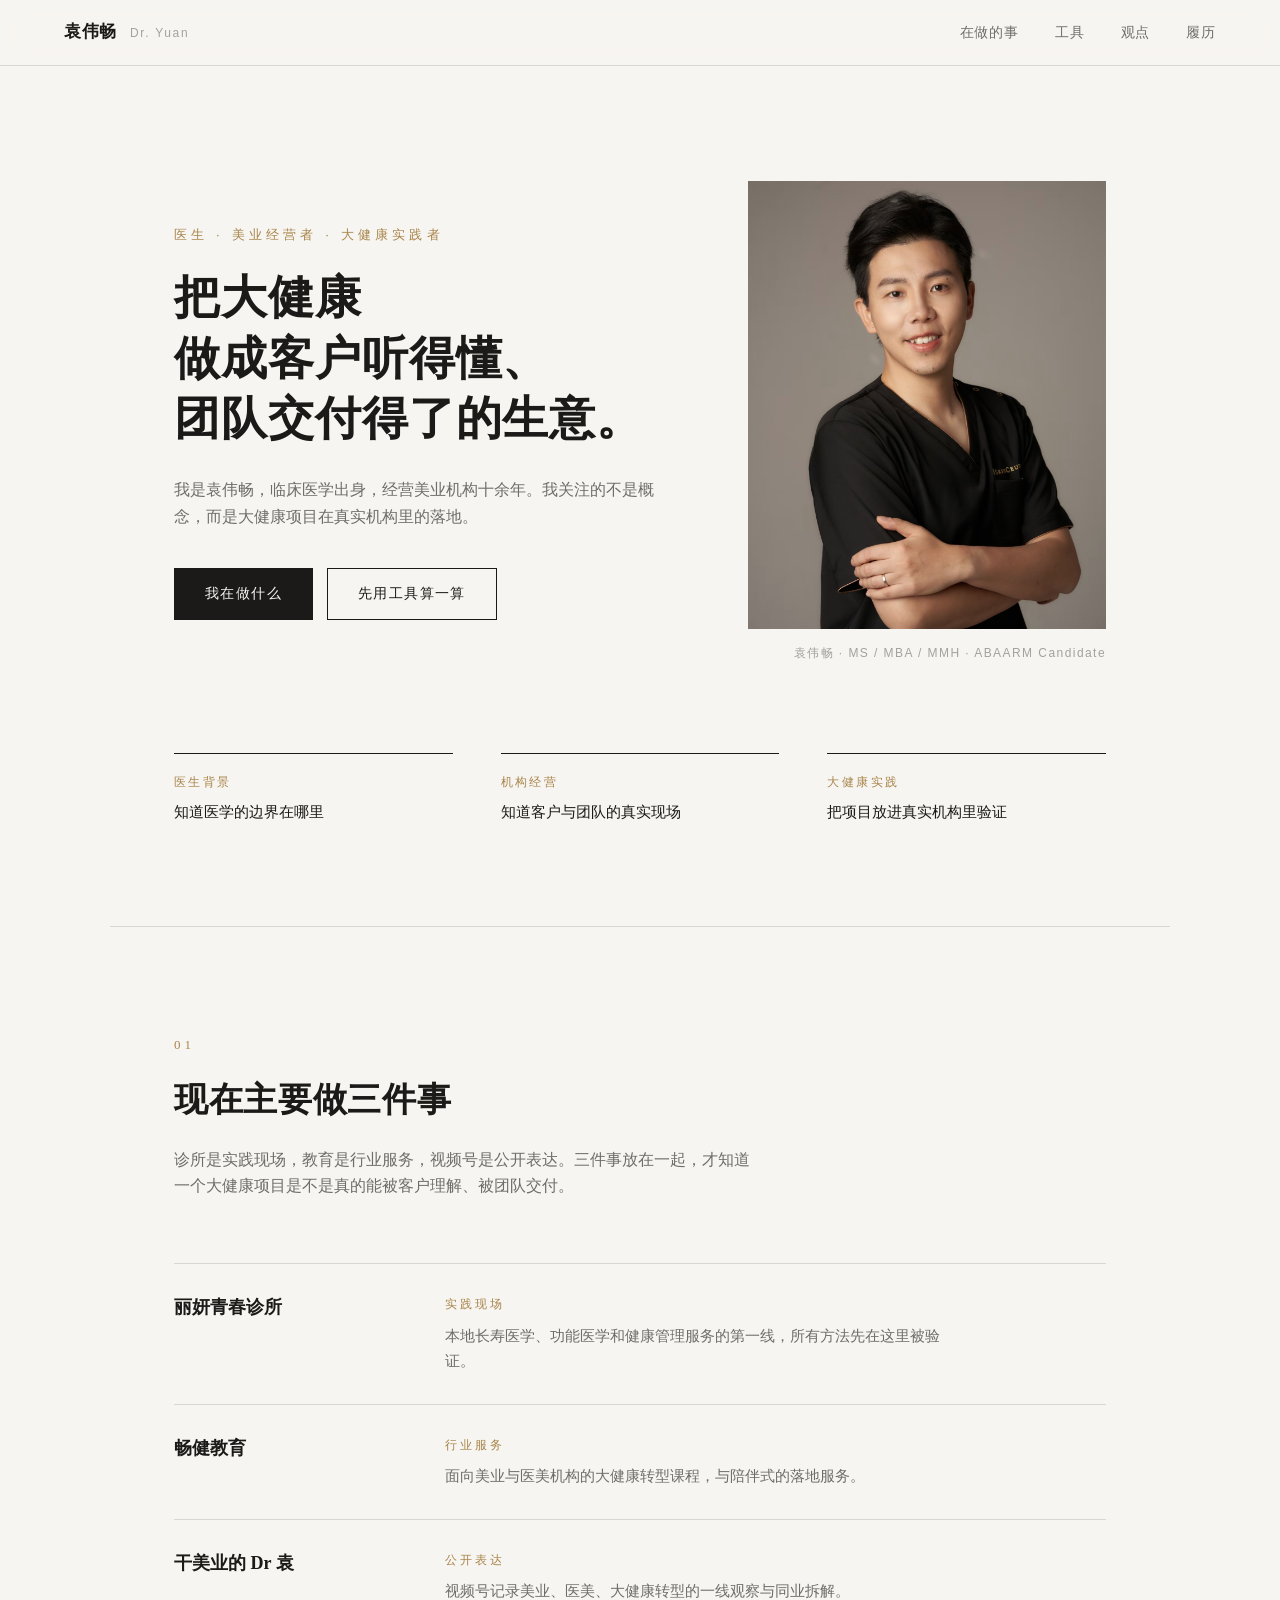
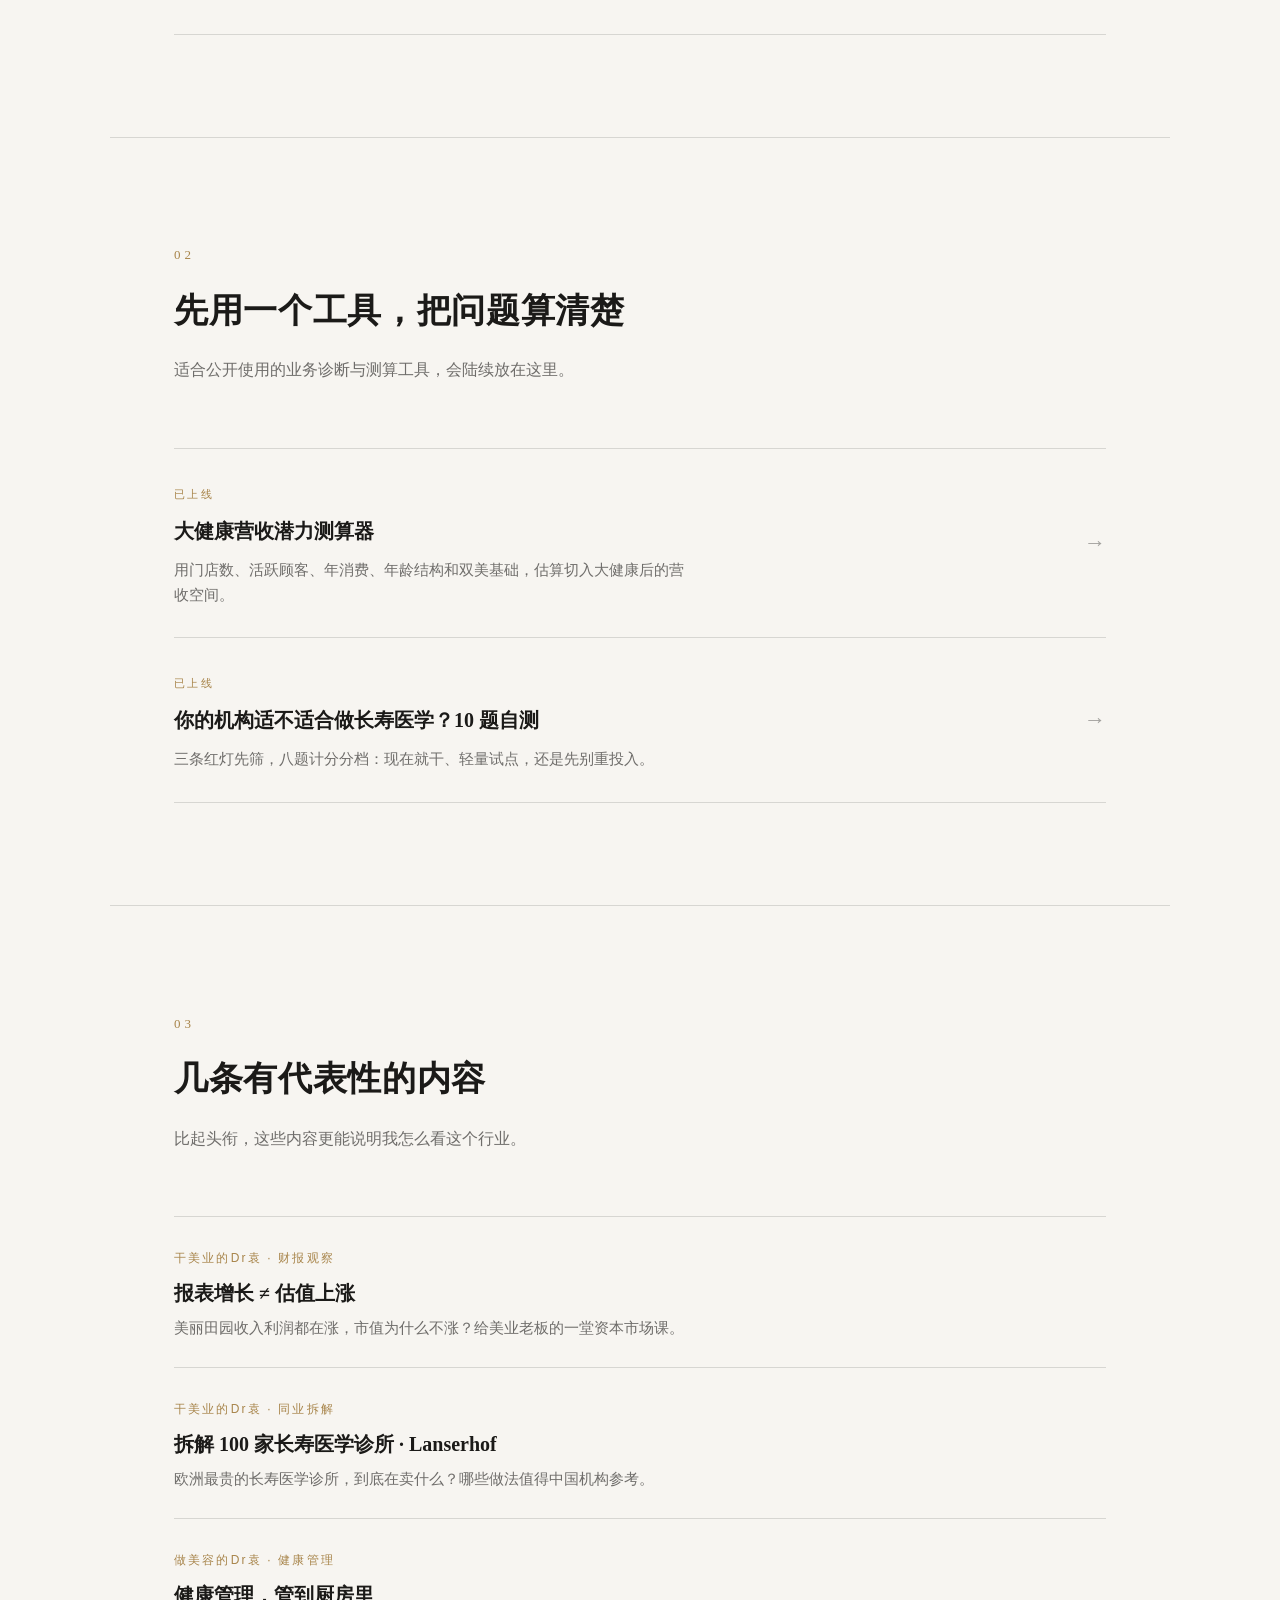
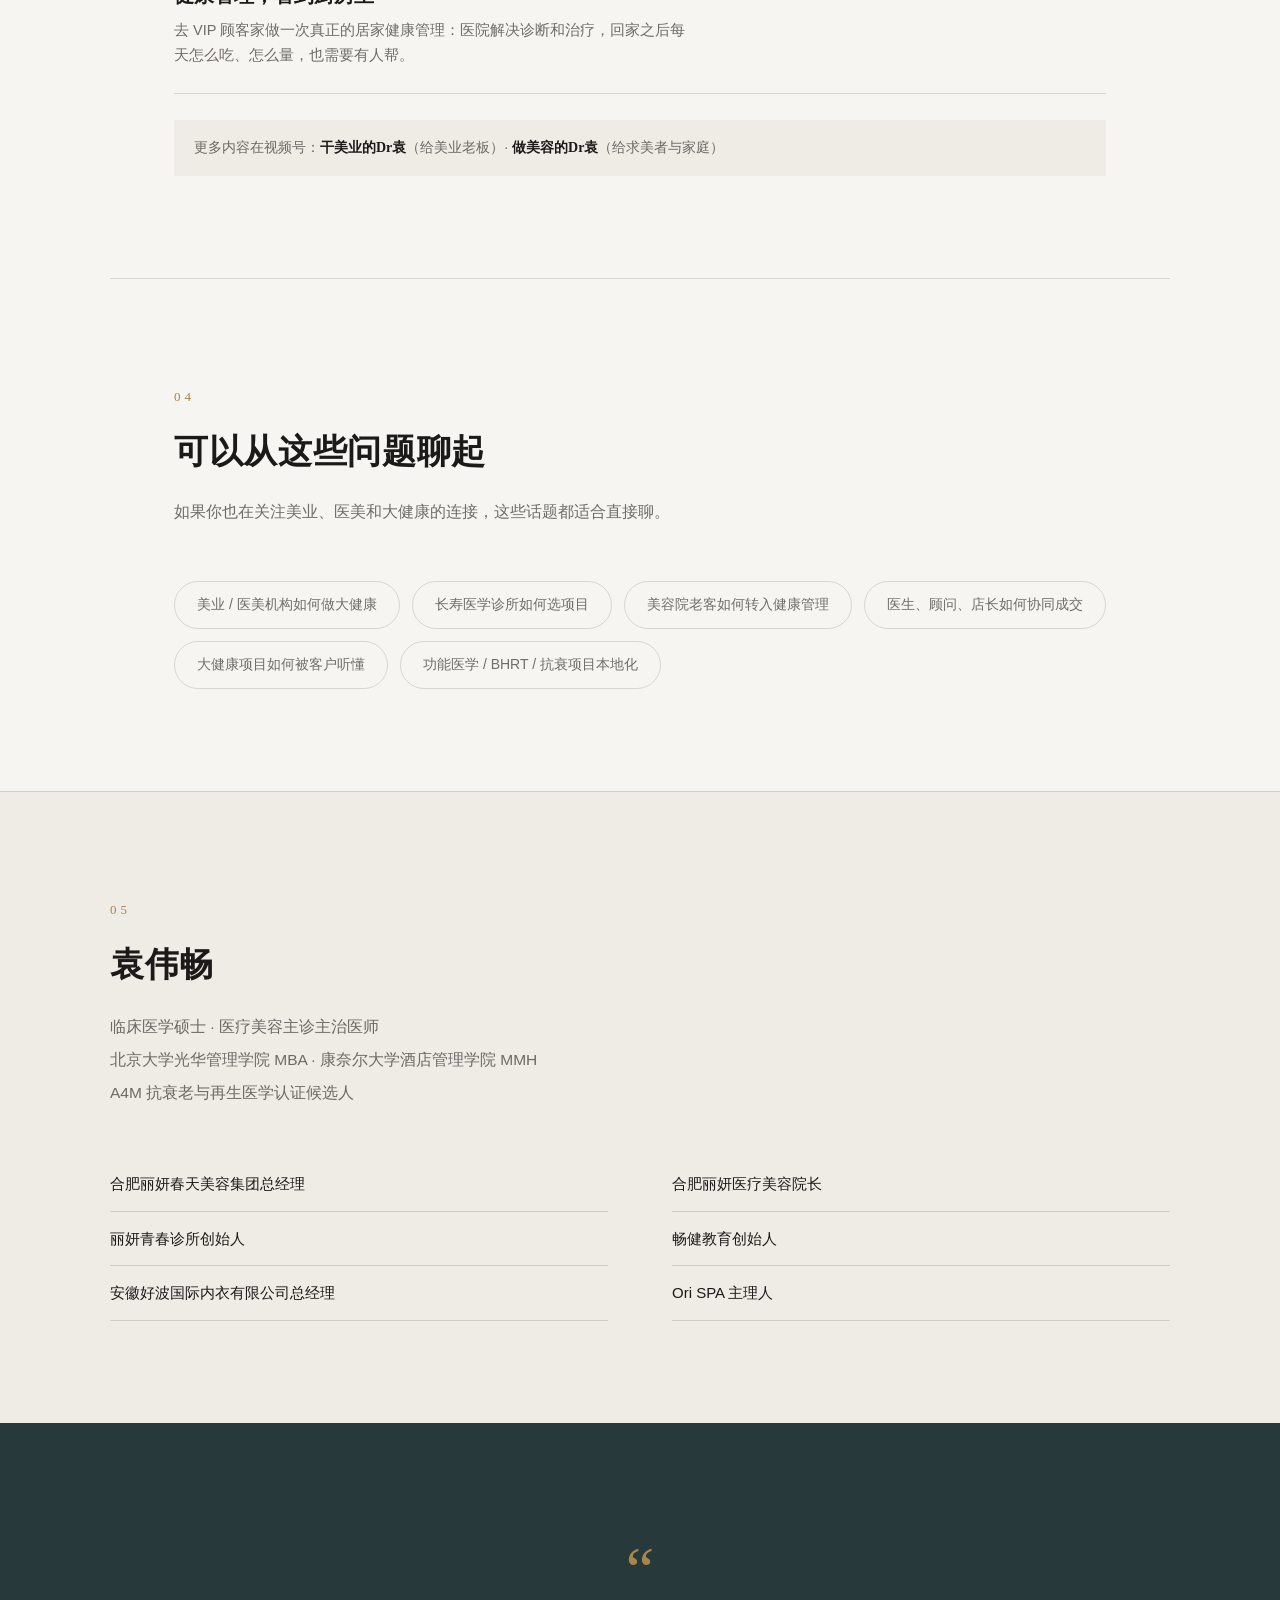
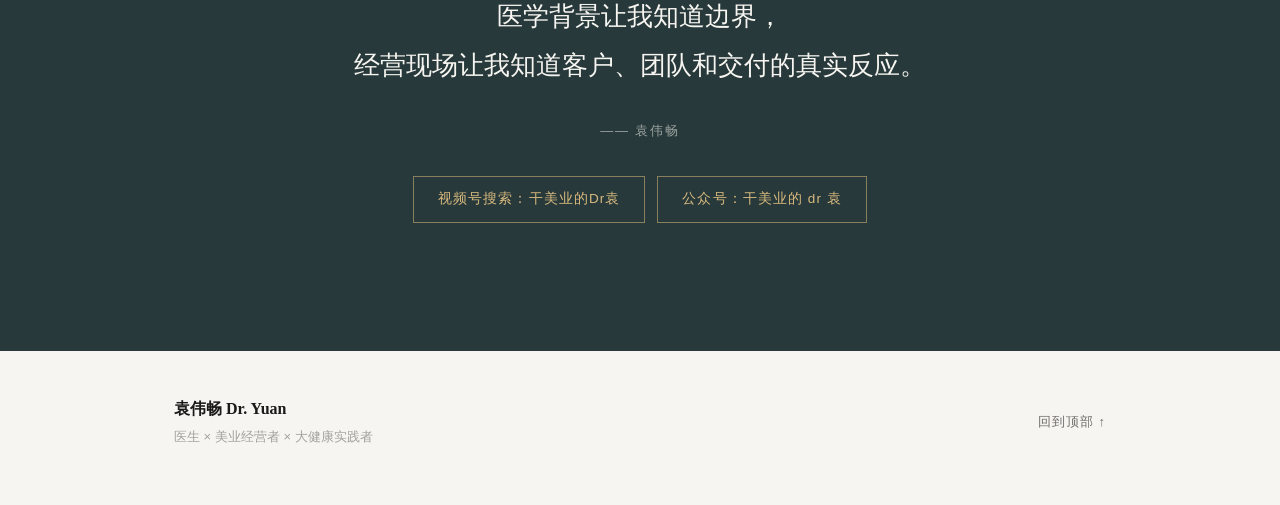
==== commit 8475de8a: "自测上线：你的机构适不适合做长寿医学？10题自测 - assessment.html 由预留页改为完整自测：10题V2文案 + 三条红灯拦截   （存量客户不足/主业亏损救命稻草/老板不下场），8题计" ====
--- a/index.html
+++ b/index.html
@@ -108,11 +108,11 @@
           </div>
           <span class="tool-arrow" aria-hidden="true">→</span>
         </a>
-        <a class="tool-row reveal muted" href="tools/health-revenue/assessment.html">
-          <div>
-            <span class="tool-tag">筹备中</span>
-            <h3>大健康业务自建能力评估</h3>
-            <p>判断机构更适合自建、先做试点，还是需要课程与老师介入。</p>
+        <a class="tool-row reveal" href="tools/health-revenue/assessment.html">
+          <div>
+            <span class="tool-tag">已上线</span>
+            <h3>你的机构适不适合做长寿医学？10 题自测</h3>
+            <p>三条红灯先筛，八题计分分档：现在就干、轻量试点，还是先别重投入。</p>
           </div>
           <span class="tool-arrow" aria-hidden="true">→</span>
         </a>
